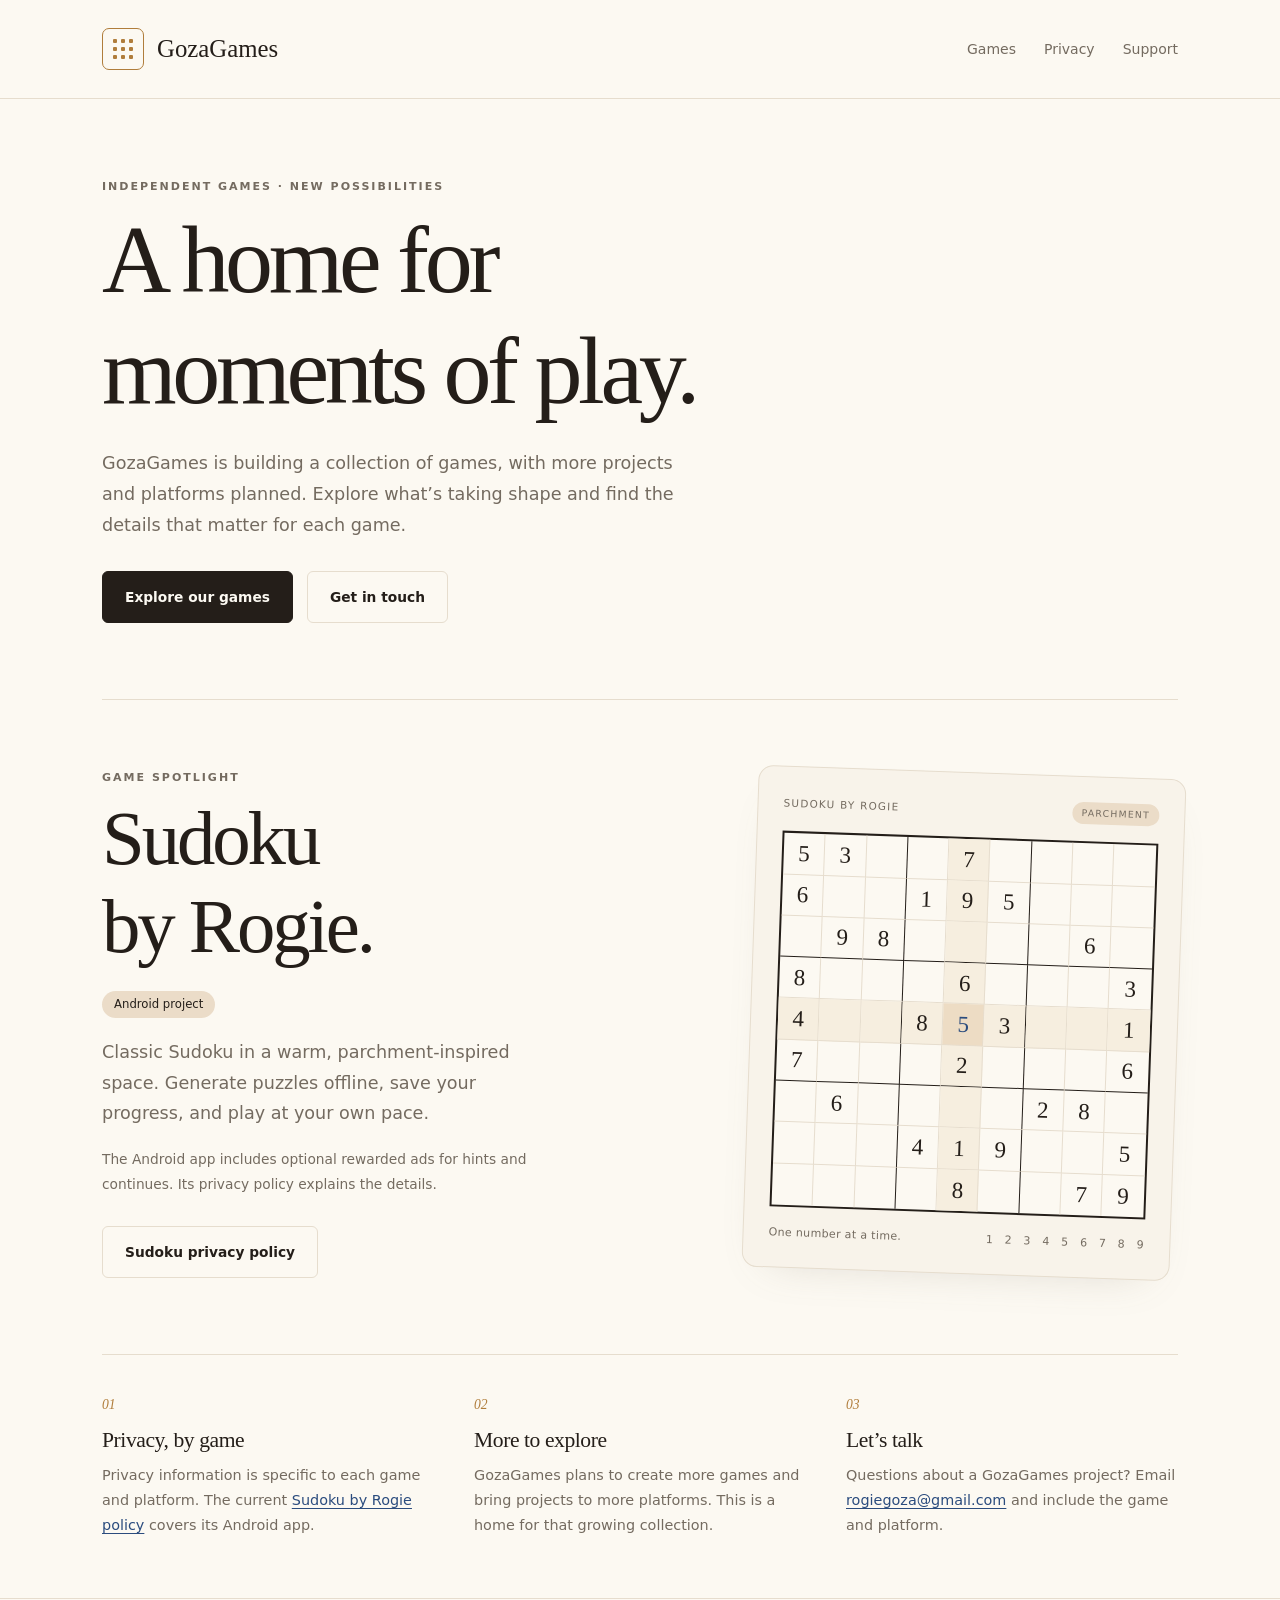
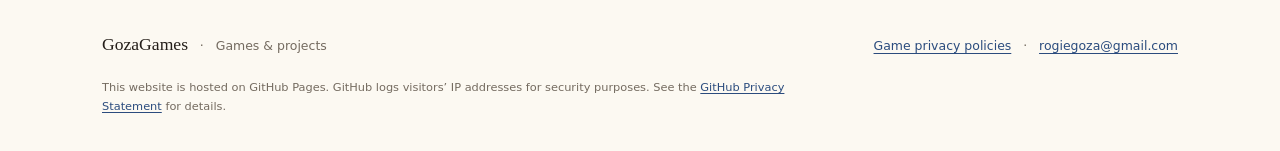
==== index.html @ e08c383e "Broaden GozaGames homepage for multiple games and platforms" ====
<!doctype html>
<html lang="en"><head><meta charset="utf-8"><meta name="viewport" content="width=device-width,initial-scale=1"><meta name="theme-color" content="#FCF9F2"><meta name="description" content="GozaGames is building a collection of games, with more projects and platforms planned. Explore games, privacy information, and support."><title>GozaGames | Games &amp; Projects</title><link rel="stylesheet" href="./style.css"></head><body class="studio-page"><a class="skip" href="#main">Skip to content</a><header class="site-header"><div class="wrap header-inner"><a class="wordmark" href="./"><span class="brand-mark" aria-hidden="true"><i></i><i></i><i></i><i></i><i></i><i></i><i></i><i></i><i></i></span>GozaGames</a><nav class="header-nav" aria-label="Main"><a href="#games">Games</a><a href="#privacy">Privacy</a><a href="mailto:rogiegoza@gmail.com">Support</a></nav></div></header><main id="main" class="wrap">
<section class="studio-hero" aria-labelledby="studio-title">
<span class="eyebrow">Independent games · New possibilities</span>
<h1 id="studio-title">A home for<br>moments of play.</h1>
<p class="hero-description">GozaGames is building a collection of games, with more projects and platforms planned. Explore what’s taking shape and find the details that matter for each game.</p>
<div class="actions"><a class="button" href="#games">Explore our games</a><a class="button secondary" href="mailto:rogiegoza@gmail.com">Get in touch</a></div>
</section>
<section id="games" class="hero game-feature" aria-labelledby="game-title">
<div><span class="eyebrow">Game spotlight</span><h2 id="game-title">Sudoku<br>by Rogie.</h2><p class="platform-label">Android project</p><p class="hero-description">Classic Sudoku in a warm, parchment-inspired space. Generate puzzles offline, save your progress, and play at your own pace.</p><p class="game-note">The Android app includes optional rewarded ads for hints and continues. Its privacy policy explains the details.</p><div class="actions"><a class="button secondary" href="sudoku/privacy/">Sudoku privacy policy</a></div></div>
<div class="puzzle-card" aria-hidden="true"><div class="puzzle-label"><span>Sudoku by Rogie</span><span class="pill">Parchment</span></div><div class="board"><span class="cell">5</span><span class="cell">3</span><span class="cell"></span><span class="cell"></span><span class="cell lit">7</span><span class="cell"></span><span class="cell"></span><span class="cell"></span><span class="cell"></span><span class="cell">6</span><span class="cell"></span><span class="cell"></span><span class="cell">1</span><span class="cell lit">9</span><span class="cell">5</span><span class="cell"></span><span class="cell"></span><span class="cell"></span><span class="cell"></span><span class="cell">9</span><span class="cell">8</span><span class="cell"></span><span class="cell lit"></span><span class="cell"></span><span class="cell"></span><span class="cell">6</span><span class="cell"></span><span class="cell">8</span><span class="cell"></span><span class="cell"></span><span class="cell"></span><span class="cell lit">6</span><span class="cell"></span><span class="cell"></span><span class="cell"></span><span class="cell">3</span><span class="cell lit">4</span><span class="cell lit"></span><span class="cell lit"></span><span class="cell lit">8</span><span class="cell focus">5</span><span class="cell lit">3</span><span class="cell lit"></span><span class="cell lit"></span><span class="cell lit">1</span><span class="cell">7</span><span class="cell"></span><span class="cell"></span><span class="cell"></span><span class="cell lit">2</span><span class="cell"></span><span class="cell"></span><span class="cell"></span><span class="cell">6</span><span class="cell"></span><span class="cell">6</span><span class="cell"></span><span class="cell"></span><span class="cell lit"></span><span class="cell"></span><span class="cell">2</span><span class="cell">8</span><span class="cell"></span><span class="cell"></span><span class="cell"></span><span class="cell"></span><span class="cell">4</span><span class="cell lit">1</span><span class="cell">9</span><span class="cell"></span><span class="cell"></span><span class="cell">5</span><span class="cell"></span><span class="cell"></span><span class="cell"></span><span class="cell"></span><span class="cell lit">8</span><span class="cell"></span><span class="cell"></span><span class="cell">7</span><span class="cell">9</span></div><div class="puzzle-foot"><span>One number at a time.</span><span>1 &nbsp; 2 &nbsp; 3 &nbsp; 4 &nbsp; 5 &nbsp; 6 &nbsp; 7 &nbsp; 8 &nbsp; 9</span></div></div>
</section>
<section id="privacy" class="details-grid" aria-label="Game information and support">
<div><span class="detail-index">01</span><h2>Privacy, by game</h2><p>Privacy information is specific to each game and platform. The current <a href="sudoku/privacy/">Sudoku by Rogie policy</a> covers its Android app.</p></div>
<div><span class="detail-index">02</span><h2>More to explore</h2><p>GozaGames plans to create more games and bring projects to more platforms. This is a home for that growing collection.</p></div>
<div><span class="detail-index">03</span><h2>Let’s talk</h2><p>Questions about a GozaGames project? Email <a href="mailto:rogiegoza@gmail.com">rogiegoza@gmail.com</a> and include the game and platform.</p></div>
</section></main><footer class="site-footer"><div class="wrap"><div class="footer-row"><div><span class="footer-name">GozaGames</span> &nbsp; · &nbsp; Games &amp; projects</div><div><a href="#privacy">Game privacy policies</a> &nbsp; · &nbsp; <a href="mailto:rogiegoza@gmail.com">rogiegoza@gmail.com</a></div></div><p class="hosting">This website is hosted on GitHub Pages. GitHub logs visitors’ IP addresses for security purposes. See the <a href="https://docs.github.com/en/site-policy/privacy-policies/github-privacy-statement">GitHub Privacy Statement</a> for details.</p></div></footer></body></html>
---- style.css ----
:root{color-scheme:light;--bg:#FCF9F2;--card:#F8F3EA;--hover:#F1EBD8;--border:#E6DDCE;--ink:#241E19;--secondary:#746B60;--muted:#9F9689;--accent:#B07D3B;--accent-light:#F5EBE0;--selected:#EDDCC4;--highlight:#F6EEDF;--same:#F2E2CB;--pill:#EBDCC8;--number:#2B4C7E;--error:#C93B3B}
*{box-sizing:border-box}html{scroll-behavior:smooth;scroll-padding-top:2rem}body{margin:0;background:var(--bg);color:var(--ink);font-family:system-ui,-apple-system,BlinkMacSystemFont,"Segoe UI",sans-serif;line-height:1.75;-webkit-font-smoothing:antialiased}a{color:var(--number);text-underline-offset:.22em;text-decoration-thickness:1px}a:hover{text-decoration-thickness:2px}a:focus-visible,summary:focus-visible{outline:3px solid var(--number);outline-offset:5px;border-radius:2px}h1,h2,h3,.wordmark{font-family:Georgia,"Times New Roman",serif;font-weight:400;line-height:1.15}h1{font-size:clamp(2.75rem,6vw,4.75rem);letter-spacing:-.045em;margin:.55rem 0 1.4rem}h2{font-size:1.9rem;letter-spacing:-.02em;margin:0 0 1.15rem}p{margin:0 0 1.15rem}p:last-child{margin-bottom:0}.wrap{max-width:1140px;margin:auto;padding:0 32px}.site-header{border-bottom:1px solid var(--border)}.header-inner{display:flex;align-items:center;justify-content:space-between;gap:20px;min-height:98px}.wordmark{display:inline-flex;align-items:center;gap:13px;font-size:1.55rem;text-decoration:none;color:var(--ink)}.brand-mark{display:grid;grid-template-columns:repeat(3,4px);gap:4px;padding:10px;border:1px solid var(--accent);border-radius:7px}.brand-mark i{width:4px;height:4px;background:var(--accent);border-radius:1px}.header-nav{display:flex;gap:28px;font-size:.875rem}.header-nav a{color:var(--secondary);text-decoration:none}.header-nav a:hover{color:var(--ink);text-decoration:underline}.eyebrow{display:block;font-size:.69rem;font-weight:700;letter-spacing:.18em;text-transform:uppercase;color:var(--secondary)}.policy-hero{padding:64px 0 44px;max-width:830px}.policy-hero h1{font-size:clamp(2.5rem,6vw,4.4rem);margin-bottom:15px}.subtitle{font-size:1.1rem;color:var(--secondary)}.meta{display:flex;gap:14px 24px;flex-wrap:wrap;margin-top:25px;color:var(--secondary);font-size:.84rem}.meta span{border-left:2px solid var(--accent);padding-left:12px}.policy-layout{display:grid;grid-template-columns:220px minmax(0,720px);gap:68px;padding-bottom:96px}.contents{align-self:start;position:sticky;top:32px;padding-top:9px}.contents summary{cursor:pointer;font-size:.72rem;font-weight:700;letter-spacing:.14em;text-transform:uppercase;color:var(--secondary);margin-bottom:15px}.contents ul{list-style:none;padding:0;margin:0;border-left:1px solid var(--border)}.contents li{margin:0}.contents a{display:block;padding:8px 0 8px 18px;color:var(--secondary);font-size:.82rem;line-height:1.5;text-decoration:none}.contents a:hover{color:var(--ink);background:var(--card)}.policy-body{font-size:1rem;overflow-wrap:anywhere}.policy-body section{padding:36px 0;border-top:1px solid var(--border)}.policy-body section:first-child{padding-top:30px}.policy-body code{font-family:ui-monospace,monospace;font-size:.88em;background:var(--card);padding:.15em .3em;border-radius:3px}.site-footer{border-top:1px solid var(--border);padding:30px 0 36px;font-size:.78rem;color:var(--secondary)}.footer-row{display:flex;justify-content:space-between;align-items:baseline;gap:24px}.footer-name{font-family:Georgia,serif;font-size:1.1rem;color:var(--ink)}.hosting{max-width:710px;font-size:.71rem;line-height:1.65;margin-top:18px}.skip{position:absolute;top:-100px;left:20px;background:var(--ink);color:var(--bg);padding:10px 16px;z-index:5}.skip:focus{top:10px}.hero{display:grid;grid-template-columns:1.15fr .85fr;gap:70px;align-items:center;padding:92px 0 94px}.hero h1{font-size:clamp(3.3rem,7vw,5.7rem)}.hero-description{font-size:1.1rem;max-width:430px;color:var(--secondary)}.actions{display:flex;flex-wrap:wrap;gap:14px;margin-top:30px}.button{display:inline-flex;align-items:center;justify-content:center;background:var(--ink);color:var(--bg);font-size:.86rem;font-weight:600;padding:13px 22px;border-radius:6px;text-decoration:none;border:1px solid var(--ink)}.button.secondary{color:var(--ink);background:transparent;border-color:var(--border)}.button:hover{background:var(--hover);color:var(--ink)}.puzzle-card{padding:25px;background:var(--card);border:1px solid var(--border);border-radius:15px;transform:rotate(2deg);box-shadow:0 18px 45px -28px #746B6044}.puzzle-label{display:flex;justify-content:space-between;align-items:center;font-size:.65rem;letter-spacing:.12em;text-transform:uppercase;color:var(--secondary);padding-bottom:17px}.pill{background:var(--pill);border-radius:12px;padding:3px 9px;font-size:.58rem}.board{display:grid;grid-template-columns:repeat(9,1fr);aspect-ratio:1;border:2px solid var(--ink);background:var(--bg)}.cell{display:flex;align-items:center;justify-content:center;min-width:0;aspect-ratio:1;font-family:Georgia,serif;font-size:clamp(.9rem,1.8vw,1.5rem);border-right:1px solid var(--border);border-bottom:1px solid var(--border);line-height:1}.cell:nth-child(3n){border-right:1.5px solid var(--ink)}.cell:nth-child(9n){border-right:0}.cell:nth-child(n+19):nth-child(-n+27),.cell:nth-child(n+46):nth-child(-n+54){border-bottom:1.5px solid var(--ink)}.cell:nth-child(n+73){border-bottom:0}.cell.focus{background:var(--selected);color:var(--number)}.cell.lit{background:var(--highlight)}.puzzle-foot{display:flex;justify-content:space-between;color:var(--secondary);font-size:.69rem;margin-top:16px;letter-spacing:.03em}.details-grid{display:grid;grid-template-columns:repeat(3,1fr);gap:40px;border-top:1px solid var(--border);padding:35px 0 60px}.details-grid h2{font-size:1.35rem;margin:10px 0}.details-grid p{font-size:.9rem;color:var(--secondary)}.detail-index{font:italic .85rem Georgia,serif;color:var(--accent)}
@media(max-width:850px){.policy-layout{grid-template-columns:1fr;gap:26px}.contents{position:static;padding:17px 20px;background:var(--card);border:1px solid var(--border);border-radius:8px}.contents ul{display:grid;grid-template-columns:1fr 1fr}.policy-hero{padding-top:42px}.hero{gap:36px;padding:65px 0}.puzzle-card{padding:18px}.details-grid{gap:24px}.hero h1{font-size:3.6rem}.cell{font-size:1.05rem}}
@media(max-width:620px){.wrap{padding:0 22px}.header-inner{min-height:80px}.wordmark{font-size:1.25rem;gap:9px}.brand-mark{padding:7px}.header-nav{gap:18px;font-size:.79rem}.policy-hero{padding:36px 0 30px}.policy-layout{padding-bottom:42px}.policy-body section{padding:28px 0}.policy-body{font-size:.95rem}.policy-body h2{font-size:1.65rem}.contents ul{grid-template-columns:1fr}.meta{gap:10px 18px}.footer-row{display:block}.footer-row>div+div{margin-top:10px}.hero{grid-template-columns:1fr;padding:47px 0 44px;gap:40px}.hero h1{font-size:3.7rem;max-width:350px}.hero-description{font-size:1rem}.puzzle-card{width:min(100%,340px);margin:auto;transform:rotate(1deg)}.cell{font-size:1.1rem}.details-grid{grid-template-columns:1fr;gap:26px;padding:28px 0 40px}.details-grid h2{margin-top:5px}.details-grid p{max-width:430px}.actions{gap:10px}.button{padding:12px 18px}.site-footer{padding-top:25px}}
@media(prefers-reduced-motion:reduce){html{scroll-behavior:auto}}@media print{.site-header,.contents,.header-nav,.skip,.hosting{display:none}.wrap{max-width:none;padding:0}.policy-layout{display:block}.policy-hero{padding:0 0 20px}.policy-body section{break-inside:avoid;padding:18px 0}body{background:white;font-size:10pt}.policy-body{font-size:10pt}h1{font-size:28pt!important}h2{font-size:16pt!important}.site-footer{margin-top:20px}}

/* Studio homepage: each game's details remain scoped to its own section. */
.studio-hero{padding:78px 0 76px;max-width:850px}.studio-hero h1{font-size:clamp(3.4rem,7.5vw,6rem);max-width:820px}.studio-hero .hero-description{max-width:580px}.game-feature{border-top:1px solid var(--border);padding:68px 0 76px}.game-feature h2{font-size:clamp(2.9rem,6vw,4.8rem);margin:.5rem 0 1.1rem;letter-spacing:-.04em}.platform-label{display:inline-block;background:var(--pill);border-radius:20px;padding:3px 12px;font-size:.73rem;color:var(--ink);margin-bottom:19px}.game-note{font-size:.86rem;line-height:1.75;color:var(--secondary);max-width:430px;margin-top:17px}.studio-page .details-grid a{overflow-wrap:anywhere}
@media(max-width:850px){.studio-hero{padding:58px 0 60px}.game-feature{padding:52px 0 60px}}
@media(max-width:620px){.studio-page .header-inner{flex-wrap:wrap;gap:12px;padding-top:20px;padding-bottom:18px}.studio-page .header-nav{width:100%;justify-content:space-between;gap:18px}.studio-hero{padding:42px 0 44px}.studio-hero h1{font-size:clamp(2.75rem,11.2vw,4rem)}.game-feature{padding:39px 0 47px;gap:38px}.game-feature h2{font-size:3.3rem}.studio-page .hero-description{max-width:100%}.studio-page .puzzle-card{max-width:calc(100% - 6px)}}
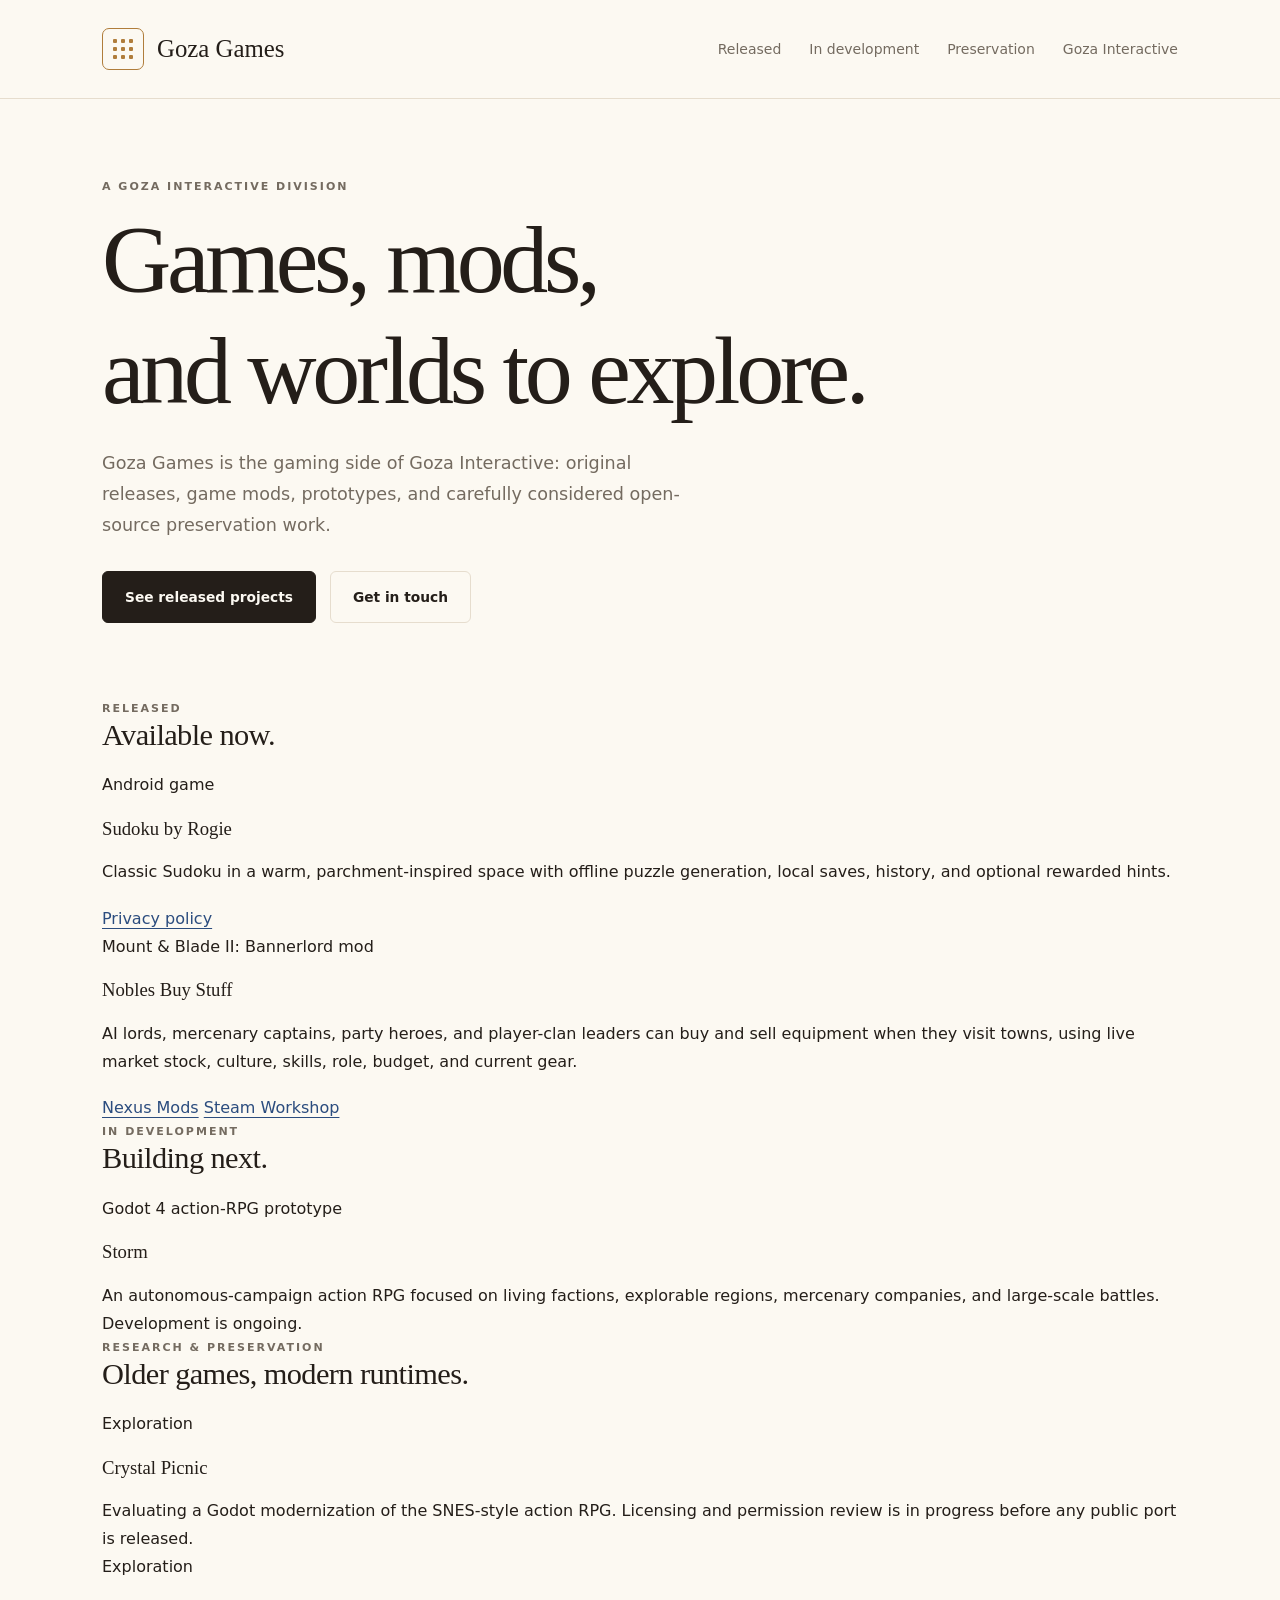
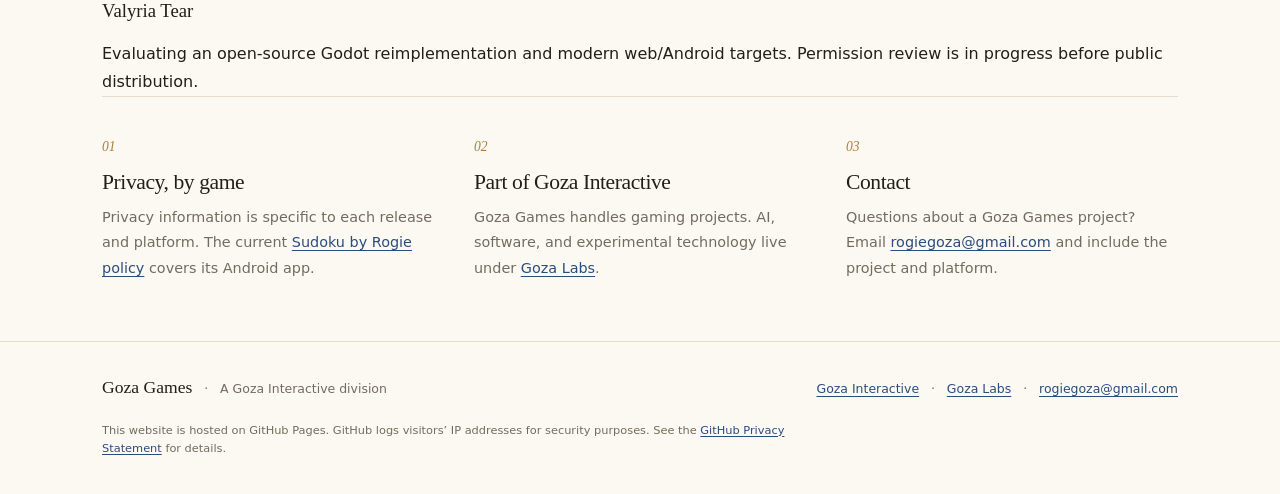
==== commit a2ac3b03: "Expand Goza Games portfolio under Goza Interactive" ====
--- a/index.html
+++ b/index.html
@@ -1,17 +1,88 @@
 <!doctype html>
-<html lang="en"><head><meta charset="utf-8"><meta name="viewport" content="width=device-width,initial-scale=1"><meta name="theme-color" content="#FCF9F2"><meta name="description" content="GozaGames is building a collection of games, with more projects and platforms planned. Explore games, privacy information, and support."><title>GozaGames | Games &amp; Projects</title><link rel="stylesheet" href="./style.css"></head><body class="studio-page"><a class="skip" href="#main">Skip to content</a><header class="site-header"><div class="wrap header-inner"><a class="wordmark" href="./"><span class="brand-mark" aria-hidden="true"><i></i><i></i><i></i><i></i><i></i><i></i><i></i><i></i><i></i></span>GozaGames</a><nav class="header-nav" aria-label="Main"><a href="#games">Games</a><a href="#privacy">Privacy</a><a href="mailto:rogiegoza@gmail.com">Support</a></nav></div></header><main id="main" class="wrap">
-<section class="studio-hero" aria-labelledby="studio-title">
-<span class="eyebrow">Independent games · New possibilities</span>
-<h1 id="studio-title">A home for<br>moments of play.</h1>
-<p class="hero-description">GozaGames is building a collection of games, with more projects and platforms planned. Explore what’s taking shape and find the details that matter for each game.</p>
-<div class="actions"><a class="button" href="#games">Explore our games</a><a class="button secondary" href="mailto:rogiegoza@gmail.com">Get in touch</a></div>
-</section>
-<section id="games" class="hero game-feature" aria-labelledby="game-title">
-<div><span class="eyebrow">Game spotlight</span><h2 id="game-title">Sudoku<br>by Rogie.</h2><p class="platform-label">Android project</p><p class="hero-description">Classic Sudoku in a warm, parchment-inspired space. Generate puzzles offline, save your progress, and play at your own pace.</p><p class="game-note">The Android app includes optional rewarded ads for hints and continues. Its privacy policy explains the details.</p><div class="actions"><a class="button secondary" href="sudoku/privacy/">Sudoku privacy policy</a></div></div>
-<div class="puzzle-card" aria-hidden="true"><div class="puzzle-label"><span>Sudoku by Rogie</span><span class="pill">Parchment</span></div><div class="board"><span class="cell">5</span><span class="cell">3</span><span class="cell"></span><span class="cell"></span><span class="cell lit">7</span><span class="cell"></span><span class="cell"></span><span class="cell"></span><span class="cell"></span><span class="cell">6</span><span class="cell"></span><span class="cell"></span><span class="cell">1</span><span class="cell lit">9</span><span class="cell">5</span><span class="cell"></span><span class="cell"></span><span class="cell"></span><span class="cell"></span><span class="cell">9</span><span class="cell">8</span><span class="cell"></span><span class="cell lit"></span><span class="cell"></span><span class="cell"></span><span class="cell">6</span><span class="cell"></span><span class="cell">8</span><span class="cell"></span><span class="cell"></span><span class="cell"></span><span class="cell lit">6</span><span class="cell"></span><span class="cell"></span><span class="cell"></span><span class="cell">3</span><span class="cell lit">4</span><span class="cell lit"></span><span class="cell lit"></span><span class="cell lit">8</span><span class="cell focus">5</span><span class="cell lit">3</span><span class="cell lit"></span><span class="cell lit"></span><span class="cell lit">1</span><span class="cell">7</span><span class="cell"></span><span class="cell"></span><span class="cell"></span><span class="cell lit">2</span><span class="cell"></span><span class="cell"></span><span class="cell"></span><span class="cell">6</span><span class="cell"></span><span class="cell">6</span><span class="cell"></span><span class="cell"></span><span class="cell lit"></span><span class="cell"></span><span class="cell">2</span><span class="cell">8</span><span class="cell"></span><span class="cell"></span><span class="cell"></span><span class="cell"></span><span class="cell">4</span><span class="cell lit">1</span><span class="cell">9</span><span class="cell"></span><span class="cell"></span><span class="cell">5</span><span class="cell"></span><span class="cell"></span><span class="cell"></span><span class="cell"></span><span class="cell lit">8</span><span class="cell"></span><span class="cell"></span><span class="cell">7</span><span class="cell">9</span></div><div class="puzzle-foot"><span>One number at a time.</span><span>1 &nbsp; 2 &nbsp; 3 &nbsp; 4 &nbsp; 5 &nbsp; 6 &nbsp; 7 &nbsp; 8 &nbsp; 9</span></div></div>
-</section>
-<section id="privacy" class="details-grid" aria-label="Game information and support">
-<div><span class="detail-index">01</span><h2>Privacy, by game</h2><p>Privacy information is specific to each game and platform. The current <a href="sudoku/privacy/">Sudoku by Rogie policy</a> covers its Android app.</p></div>
-<div><span class="detail-index">02</span><h2>More to explore</h2><p>GozaGames plans to create more games and bring projects to more platforms. This is a home for that growing collection.</p></div>
-<div><span class="detail-index">03</span><h2>Let’s talk</h2><p>Questions about a GozaGames project? Email <a href="mailto:rogiegoza@gmail.com">rogiegoza@gmail.com</a> and include the game and platform.</p></div>
-</section></main><footer class="site-footer"><div class="wrap"><div class="footer-row"><div><span class="footer-name">GozaGames</span> &nbsp; · &nbsp; Games &amp; projects</div><div><a href="#privacy">Game privacy policies</a> &nbsp; · &nbsp; <a href="mailto:rogiegoza@gmail.com">rogiegoza@gmail.com</a></div></div><p class="hosting">This website is hosted on GitHub Pages. GitHub logs visitors’ IP addresses for security purposes. See the <a href="https://docs.github.com/en/site-policy/privacy-policies/github-privacy-statement">GitHub Privacy Statement</a> for details.</p></div></footer></body></html>
+<html lang="en">
+<head>
+  <meta charset="utf-8">
+  <meta name="viewport" content="width=device-width,initial-scale=1">
+  <meta name="theme-color" content="#FCF9F2">
+  <meta name="description" content="Goza Games creates original games, releases mods, and explores open-source game preservation under Goza Interactive.">
+  <title>Goza Games | Goza Interactive</title>
+  <link rel="stylesheet" href="./style.css">
+</head>
+<body class="studio-page">
+<a class="skip" href="#main">Skip to content</a>
+<header class="site-header">
+  <div class="wrap header-inner">
+    <a class="wordmark" href="./"><span class="brand-mark" aria-hidden="true"><i></i><i></i><i></i><i></i><i></i><i></i><i></i><i></i><i></i></span>Goza Games</a>
+    <nav class="header-nav" aria-label="Main">
+      <a href="#released">Released</a>
+      <a href="#development">In development</a>
+      <a href="#preservation">Preservation</a>
+      <a href="https://rgoza1996.github.io/">Goza Interactive</a>
+    </nav>
+  </div>
+</header>
+
+<main id="main" class="wrap">
+  <section class="studio-hero" aria-labelledby="studio-title">
+    <span class="eyebrow">A Goza Interactive division</span>
+    <h1 id="studio-title">Games, mods,<br>and worlds to explore.</h1>
+    <p class="hero-description">Goza Games is the gaming side of Goza Interactive: original releases, game mods, prototypes, and carefully considered open-source preservation work.</p>
+    <div class="actions"><a class="button" href="#released">See released projects</a><a class="button secondary" href="mailto:rogiegoza@gmail.com">Get in touch</a></div>
+  </section>
+
+  <section id="released" class="portfolio-section" aria-labelledby="released-title">
+    <div class="portfolio-heading"><span class="eyebrow">Released</span><h2 id="released-title">Available now.</h2></div>
+    <div class="project-grid">
+      <article class="project-card sudoku-card">
+        <span class="project-type">Android game</span>
+        <h3>Sudoku by Rogie</h3>
+        <p>Classic Sudoku in a warm, parchment-inspired space with offline puzzle generation, local saves, history, and optional rewarded hints.</p>
+        <div class="card-links"><a href="sudoku/privacy/">Privacy policy</a></div>
+      </article>
+
+      <article class="project-card">
+        <span class="project-type">Mount &amp; Blade II: Bannerlord mod</span>
+        <h3>Nobles Buy Stuff</h3>
+        <p>AI lords, mercenary captains, party heroes, and player-clan leaders can buy and sell equipment when they visit towns, using live market stock, culture, skills, role, budget, and current gear.</p>
+        <div class="card-links">
+          <a href="https://www.nexusmods.com/mountandblade2bannerlord/mods/12366">Nexus Mods</a>
+          <a href="https://steamcommunity.com/workshop/browse/?appid=261550&amp;searchtext=Nobles+Buy+Stuff&amp;browsesort=textsearch&amp;section=readytouseitems">Steam Workshop</a>
+        </div>
+      </article>
+    </div>
+  </section>
+
+  <section id="development" class="portfolio-section" aria-labelledby="development-title">
+    <div class="portfolio-heading"><span class="eyebrow">In development</span><h2 id="development-title">Building next.</h2></div>
+    <article class="wide-card">
+      <div>
+        <span class="project-type">Godot 4 action-RPG prototype</span>
+        <h3>Storm</h3>
+      </div>
+      <p>An autonomous-campaign action RPG focused on living factions, explorable regions, mercenary companies, and large-scale battles. Development is ongoing.</p>
+    </article>
+  </section>
+
+  <section id="preservation" class="portfolio-section" aria-labelledby="preservation-title">
+    <div class="portfolio-heading"><span class="eyebrow">Research &amp; preservation</span><h2 id="preservation-title">Older games, modern runtimes.</h2></div>
+    <div class="project-grid compact">
+      <article class="project-card"><span class="project-type">Exploration</span><h3>Crystal Picnic</h3><p>Evaluating a Godot modernization of the SNES-style action RPG. Licensing and permission review is in progress before any public port is released.</p></article>
+      <article class="project-card"><span class="project-type">Exploration</span><h3>Valyria Tear</h3><p>Evaluating an open-source Godot reimplementation and modern web/Android targets. Permission review is in progress before public distribution.</p></article>
+    </div>
+  </section>
+
+  <section id="privacy" class="details-grid" aria-label="Information and support">
+    <div><span class="detail-index">01</span><h2>Privacy, by game</h2><p>Privacy information is specific to each release and platform. The current <a href="sudoku/privacy/">Sudoku by Rogie policy</a> covers its Android app.</p></div>
+    <div><span class="detail-index">02</span><h2>Part of Goza Interactive</h2><p>Goza Games handles gaming projects. AI, software, and experimental technology live under <a href="https://rgoza1996.github.io/gozalabs/">Goza Labs</a>.</p></div>
+    <div><span class="detail-index">03</span><h2>Contact</h2><p>Questions about a Goza Games project? Email <a href="mailto:rogiegoza@gmail.com">rogiegoza@gmail.com</a> and include the project and platform.</p></div>
+  </section>
+</main>
+
+<footer class="site-footer">
+  <div class="wrap">
+    <div class="footer-row"><div><span class="footer-name">Goza Games</span> &nbsp; · &nbsp; A Goza Interactive division</div><div><a href="https://rgoza1996.github.io/">Goza Interactive</a> &nbsp; · &nbsp; <a href="https://rgoza1996.github.io/gozalabs/">Goza Labs</a> &nbsp; · &nbsp; <a href="mailto:rogiegoza@gmail.com">rogiegoza@gmail.com</a></div></div>
+    <p class="hosting">This website is hosted on GitHub Pages. GitHub logs visitors’ IP addresses for security purposes. See the <a href="https://docs.github.com/en/site-policy/privacy-policies/github-privacy-statement">GitHub Privacy Statement</a> for details.</p>
+  </div>
+</footer>
+</body>
+</html>
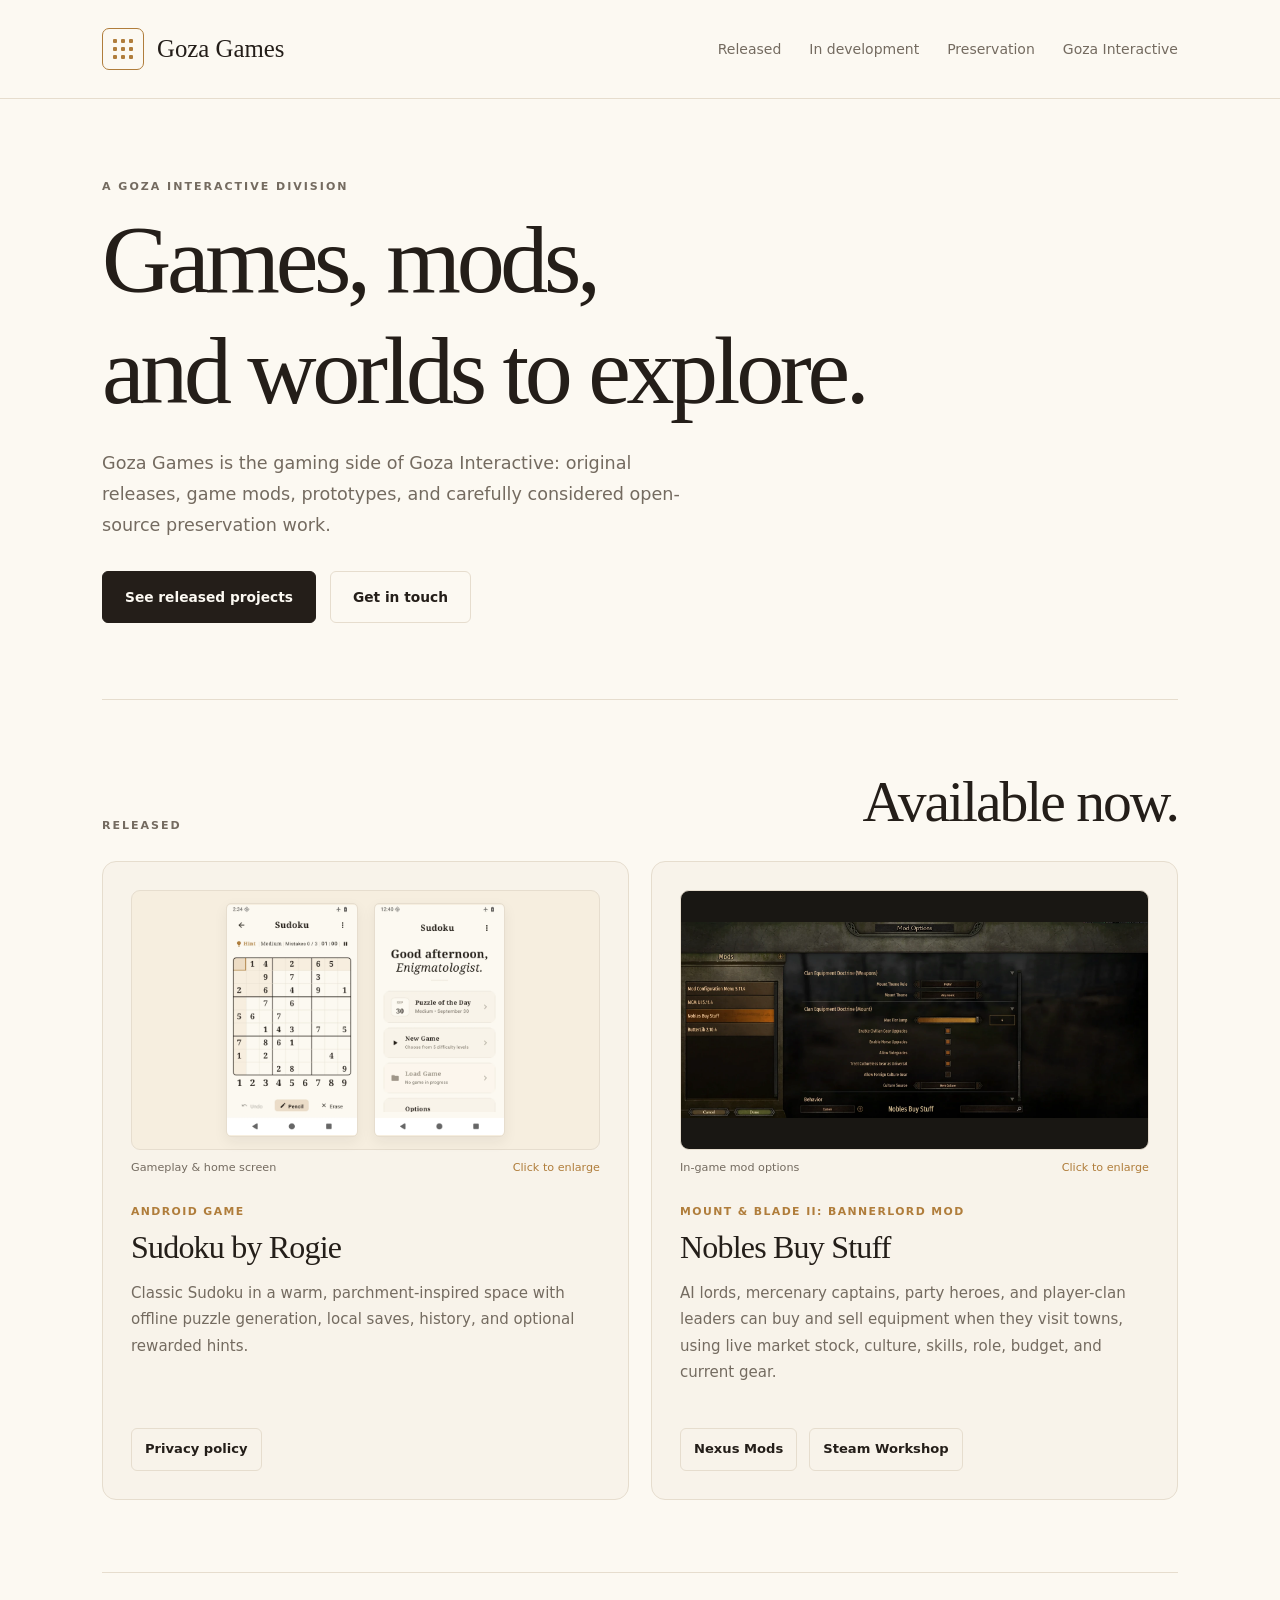
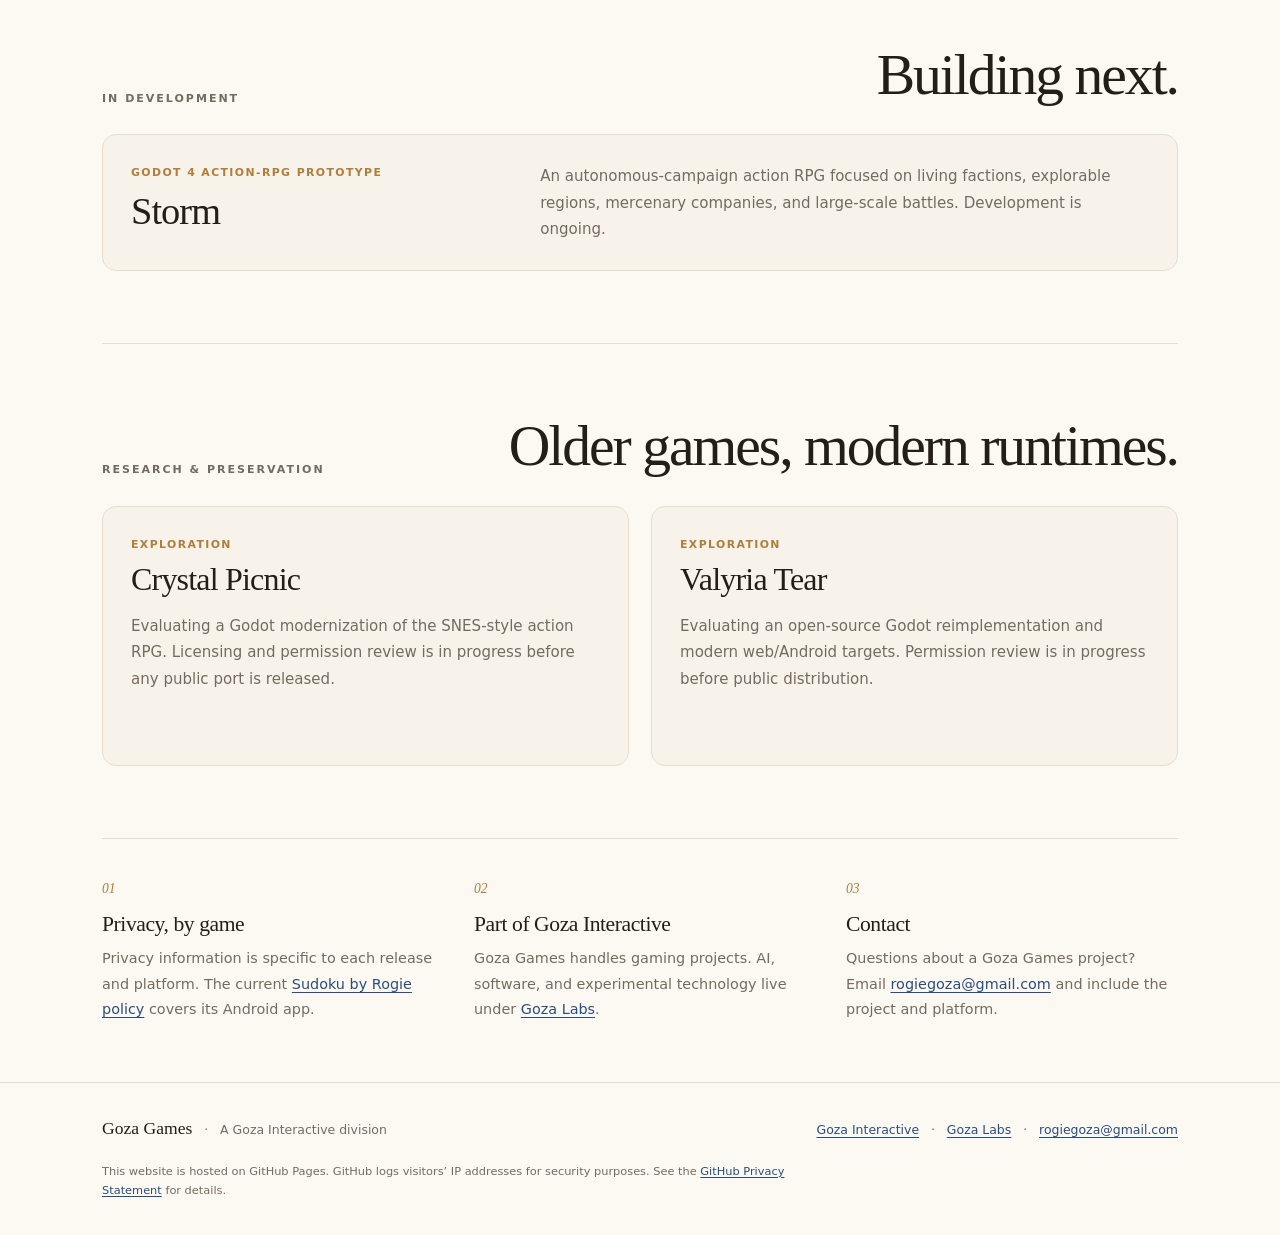
==== commit 9f7f38bf: "Add screenshot previews for released games and mods" ====
--- a/index.html
+++ b/index.html
@@ -34,6 +34,13 @@
     <div class="portfolio-heading"><span class="eyebrow">Released</span><h2 id="released-title">Available now.</h2></div>
     <div class="project-grid">
       <article class="project-card sudoku-card">
+        <figure class="project-preview">
+          <div class="preview-images preview-phones">
+            <a href="assets/screenshots/sudoku-gameplay.webp" aria-label="Enlarge Sudoku gameplay screenshot"><img src="assets/screenshots/sudoku-gameplay.webp" alt="Sudoku by Rogie gameplay with a parchment puzzle board, hint button, and pencil controls" width="720" height="1280" loading="lazy" decoding="async"></a>
+            <a href="assets/screenshots/sudoku-home.webp" aria-label="Enlarge Sudoku home screen screenshot"><img src="assets/screenshots/sudoku-home.webp" alt="Sudoku by Rogie home screen with Puzzle of the Day and New Game options" width="720" height="1280" loading="lazy" decoding="async"></a>
+          </div>
+          <figcaption>Gameplay &amp; home screen <span>Click to enlarge</span></figcaption>
+        </figure>
         <span class="project-type">Android game</span>
         <h3>Sudoku by Rogie</h3>
         <p>Classic Sudoku in a warm, parchment-inspired space with offline puzzle generation, local saves, history, and optional rewarded hints.</p>
@@ -41,6 +48,12 @@
       </article>
 
       <article class="project-card">
+        <figure class="project-preview">
+          <div class="preview-images preview-landscape">
+            <a href="assets/screenshots/nobles-mod-options.webp" aria-label="Enlarge Nobles Buy Stuff mod options screenshot"><img src="assets/screenshots/nobles-mod-options.webp" alt="Nobles Buy Stuff in Bannerlord’s Mod Options menu, showing horse upgrades, civilian gear, and culture settings" width="1600" height="670" loading="lazy" decoding="async"></a>
+          </div>
+          <figcaption>In-game mod options <span>Click to enlarge</span></figcaption>
+        </figure>
         <span class="project-type">Mount &amp; Blade II: Bannerlord mod</span>
         <h3>Nobles Buy Stuff</h3>
         <p>AI lords, mercenary captains, party heroes, and player-clan leaders can buy and sell equipment when they visit towns, using live market stock, culture, skills, role, budget, and current gear.</p>
@@ -85,4 +98,4 @@
   </div>
 </footer>
 </body>
-</html>+</html>
--- a/style.css
+++ b/style.css
@@ -8,3 +8,38 @@
 .studio-hero{padding:78px 0 76px;max-width:850px}.studio-hero h1{font-size:clamp(3.4rem,7.5vw,6rem);max-width:820px}.studio-hero .hero-description{max-width:580px}.game-feature{border-top:1px solid var(--border);padding:68px 0 76px}.game-feature h2{font-size:clamp(2.9rem,6vw,4.8rem);margin:.5rem 0 1.1rem;letter-spacing:-.04em}.platform-label{display:inline-block;background:var(--pill);border-radius:20px;padding:3px 12px;font-size:.73rem;color:var(--ink);margin-bottom:19px}.game-note{font-size:.86rem;line-height:1.75;color:var(--secondary);max-width:430px;margin-top:17px}.studio-page .details-grid a{overflow-wrap:anywhere}
 @media(max-width:850px){.studio-hero{padding:58px 0 60px}.game-feature{padding:52px 0 60px}}
 @media(max-width:620px){.studio-page .header-inner{flex-wrap:wrap;gap:12px;padding-top:20px;padding-bottom:18px}.studio-page .header-nav{width:100%;justify-content:space-between;gap:18px}.studio-hero{padding:42px 0 44px}.studio-hero h1{font-size:clamp(2.75rem,11.2vw,4rem)}.game-feature{padding:39px 0 47px;gap:38px}.game-feature h2{font-size:3.3rem}.studio-page .hero-description{max-width:100%}.studio-page .puzzle-card{max-width:calc(100% - 6px)}}
+
+
+/* Portfolio sections */
+.portfolio-section{border-top:1px solid var(--border);padding:62px 0 72px}
+.portfolio-heading{display:flex;align-items:end;justify-content:space-between;gap:24px;margin-bottom:26px}
+.portfolio-heading h2{font-size:clamp(2.2rem,4.5vw,3.65rem);letter-spacing:-.035em;margin:.45rem 0 0}
+.project-grid{display:grid;grid-template-columns:repeat(2,1fr);gap:22px}
+.project-grid.compact .project-card{min-height:260px}
+.project-card,.wide-card{background:var(--card);border:1px solid var(--border);border-radius:14px;padding:28px}
+.project-card{display:flex;flex-direction:column;min-height:330px}
+.project-card h3,.wide-card h3{font-family:Georgia,"Times New Roman",serif;font-weight:400;font-size:2rem;line-height:1.08;letter-spacing:-.025em;margin:.55rem 0 1rem}
+.project-card p,.wide-card p{color:var(--secondary);font-size:.94rem}
+.project-type{display:block;font-size:.68rem;font-weight:800;letter-spacing:.13em;text-transform:uppercase;color:var(--accent)}
+.card-links{display:flex;flex-wrap:wrap;gap:12px;margin-top:auto;padding-top:24px}
+.card-links a{display:inline-flex;border:1px solid var(--border);border-radius:6px;padding:9px 13px;text-decoration:none;color:var(--ink);font-size:.82rem;font-weight:700}
+.card-links a:hover{background:var(--hover);border-color:var(--accent)}
+.wide-card{display:grid;grid-template-columns:.75fr 1.25fr;gap:44px;align-items:start}
+.wide-card h3{font-size:2.4rem;margin-bottom:0}
+.wide-card p{margin:0}
+@media(max-width:760px){.portfolio-heading{display:block}.project-grid,.wide-card{grid-template-columns:1fr}.project-card{min-height:280px}.wide-card{gap:18px}.portfolio-section{padding:46px 0 54px}.studio-page .header-nav{flex-wrap:wrap;justify-content:flex-start}}
+
+/* Compact screenshot previews for released projects. */
+.project-preview{margin:0 0 24px}
+.preview-images{display:flex;align-items:center;justify-content:center;gap:16px;height:260px;padding:12px;border:1px solid var(--border);border-radius:9px;background:var(--highlight)}
+.preview-images a{display:block;min-width:0;max-width:100%;height:100%;border-radius:5px}
+.preview-images img{display:block;width:100%;height:100%;object-fit:contain;border-radius:5px}
+.preview-phones a{aspect-ratio:9/16;border:1px solid var(--border);box-shadow:0 5px 14px #241E1910;overflow:hidden}
+.preview-landscape{padding:0;background:#191713;overflow:hidden}
+.preview-landscape a{width:100%;display:flex;align-items:center}
+.project-preview figcaption{display:flex;flex-wrap:wrap;justify-content:space-between;gap:4px 12px;margin-top:8px;font-size:.7rem;color:var(--secondary)}
+.project-preview figcaption span{color:var(--accent)}
+@media(max-width:420px){.preview-images{height:220px;gap:10px;padding:10px}.preview-landscape{padding:0}.project-preview figcaption{font-size:.65rem}}
+.project-grid{grid-template-columns:repeat(2,minmax(0,1fr))}
+.project-card{min-width:0}
+@media(max-width:760px){.project-grid{grid-template-columns:minmax(0,1fr)}}
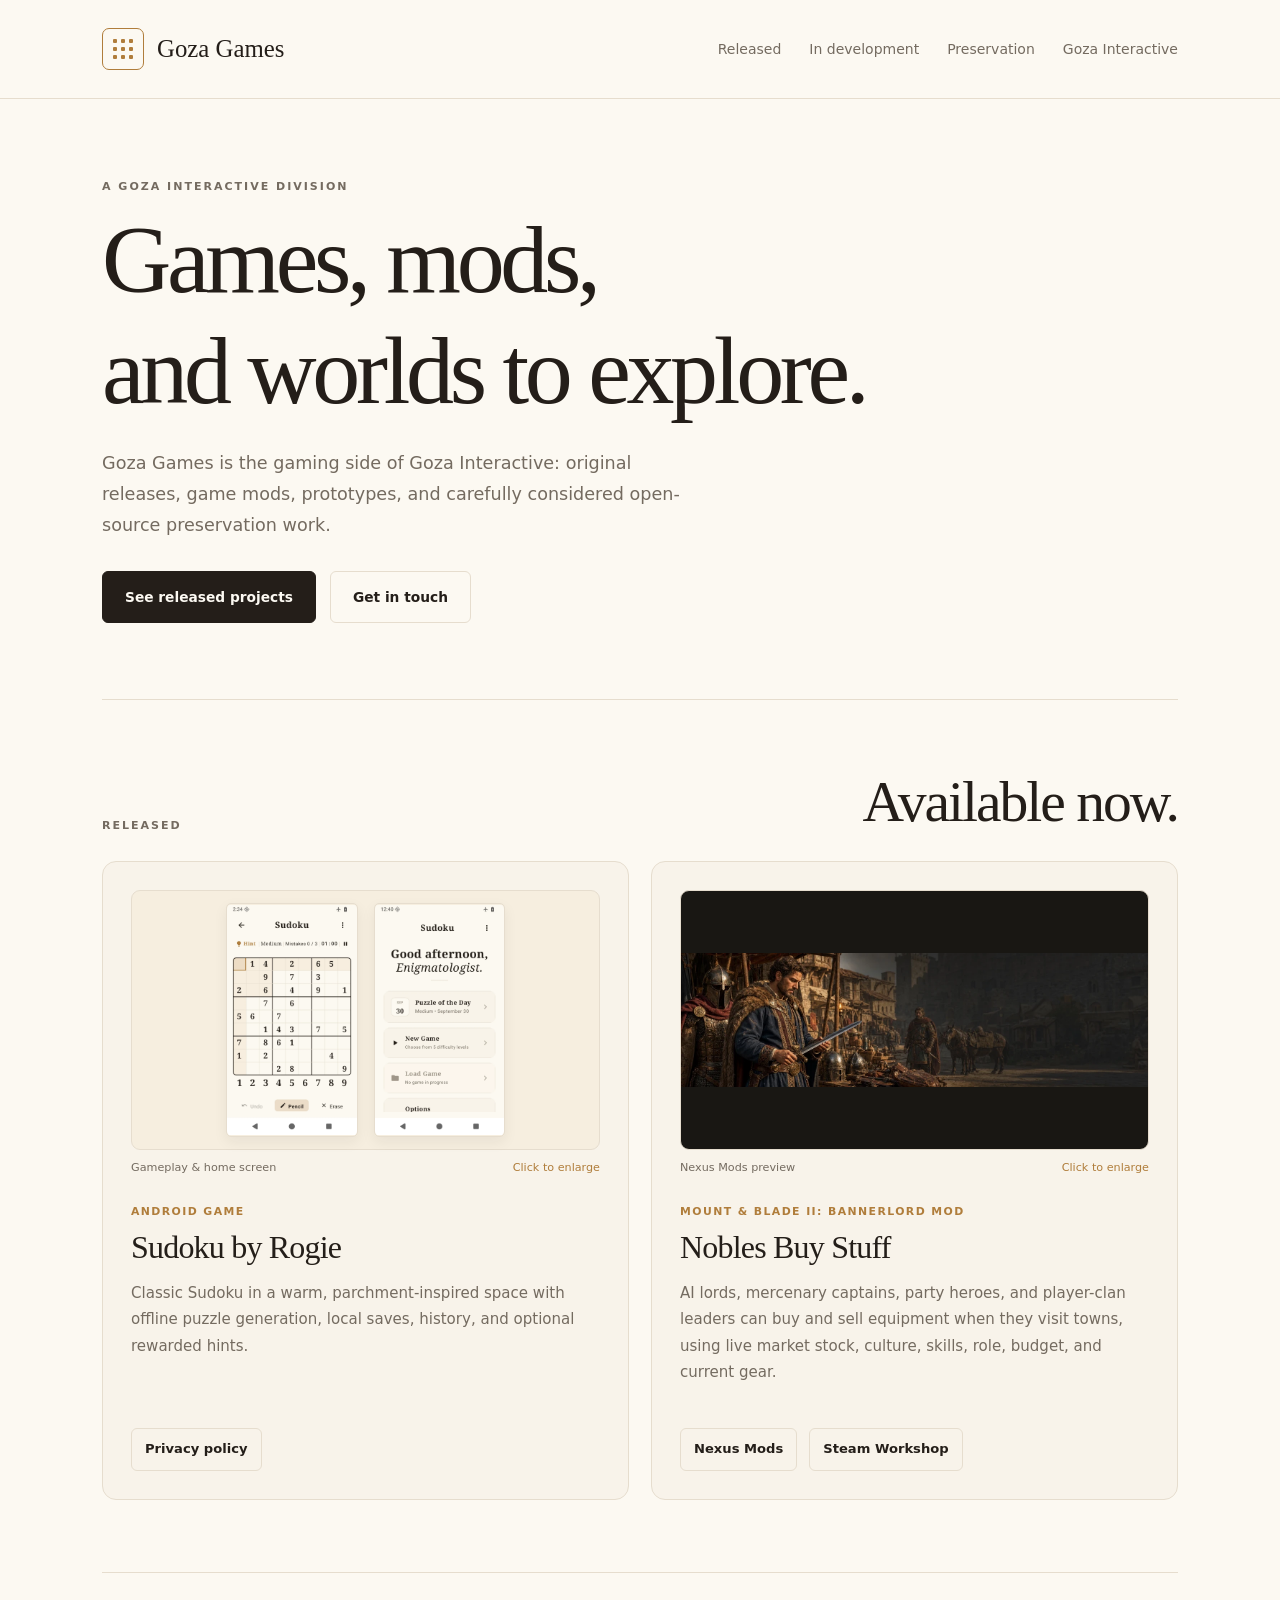
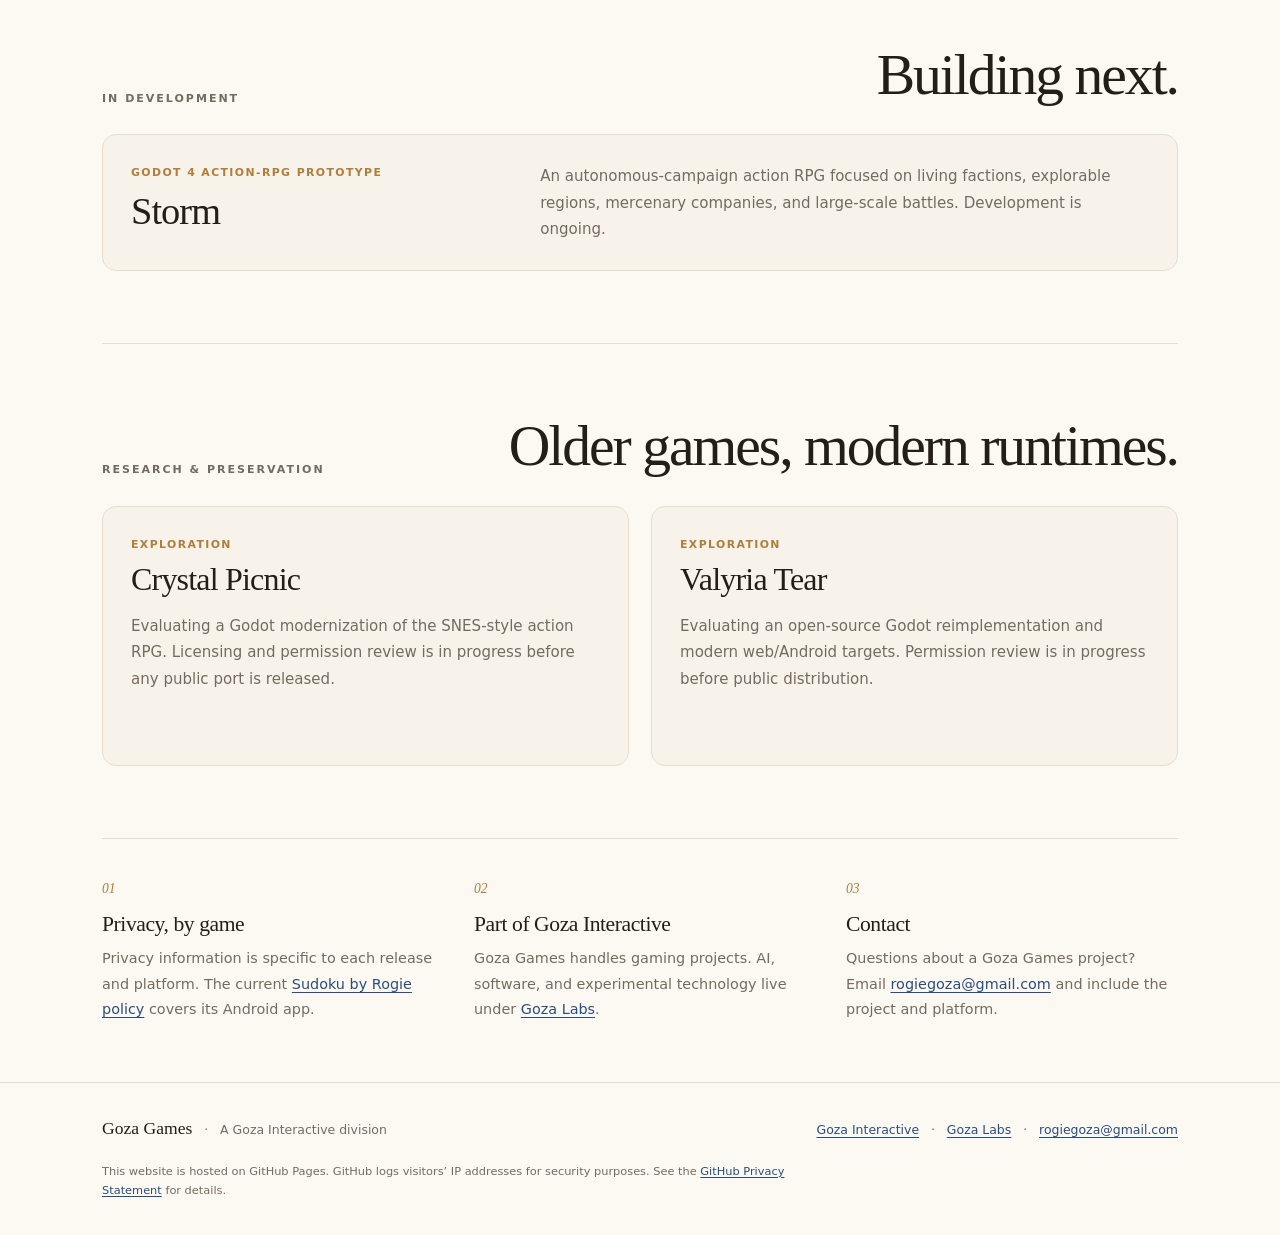
==== commit 3a75957f: "Use Nexus Mods thumbnail for Nobles Buy Stuff preview" ====
--- a/index.html
+++ b/index.html
@@ -50,9 +50,9 @@
       <article class="project-card">
         <figure class="project-preview">
           <div class="preview-images preview-landscape">
-            <a href="assets/screenshots/nobles-mod-options.webp" aria-label="Enlarge Nobles Buy Stuff mod options screenshot"><img src="assets/screenshots/nobles-mod-options.webp" alt="Nobles Buy Stuff in Bannerlord’s Mod Options menu, showing horse upgrades, civilian gear, and culture settings" width="1600" height="670" loading="lazy" decoding="async"></a>
+            <a href="assets/screenshots/nobles-nexus-thumbnail.webp" aria-label="Enlarge Nobles Buy Stuff Nexus Mods thumbnail"><img src="assets/screenshots/nobles-nexus-thumbnail.webp" alt="Nobles Buy Stuff Nexus Mods artwork showing a noble inspecting a sword at a town market" width="1300" height="372" loading="lazy" decoding="async"></a>
           </div>
-          <figcaption>In-game mod options <span>Click to enlarge</span></figcaption>
+          <figcaption>Nexus Mods preview <span>Click to enlarge</span></figcaption>
         </figure>
         <span class="project-type">Mount &amp; Blade II: Bannerlord mod</span>
         <h3>Nobles Buy Stuff</h3>
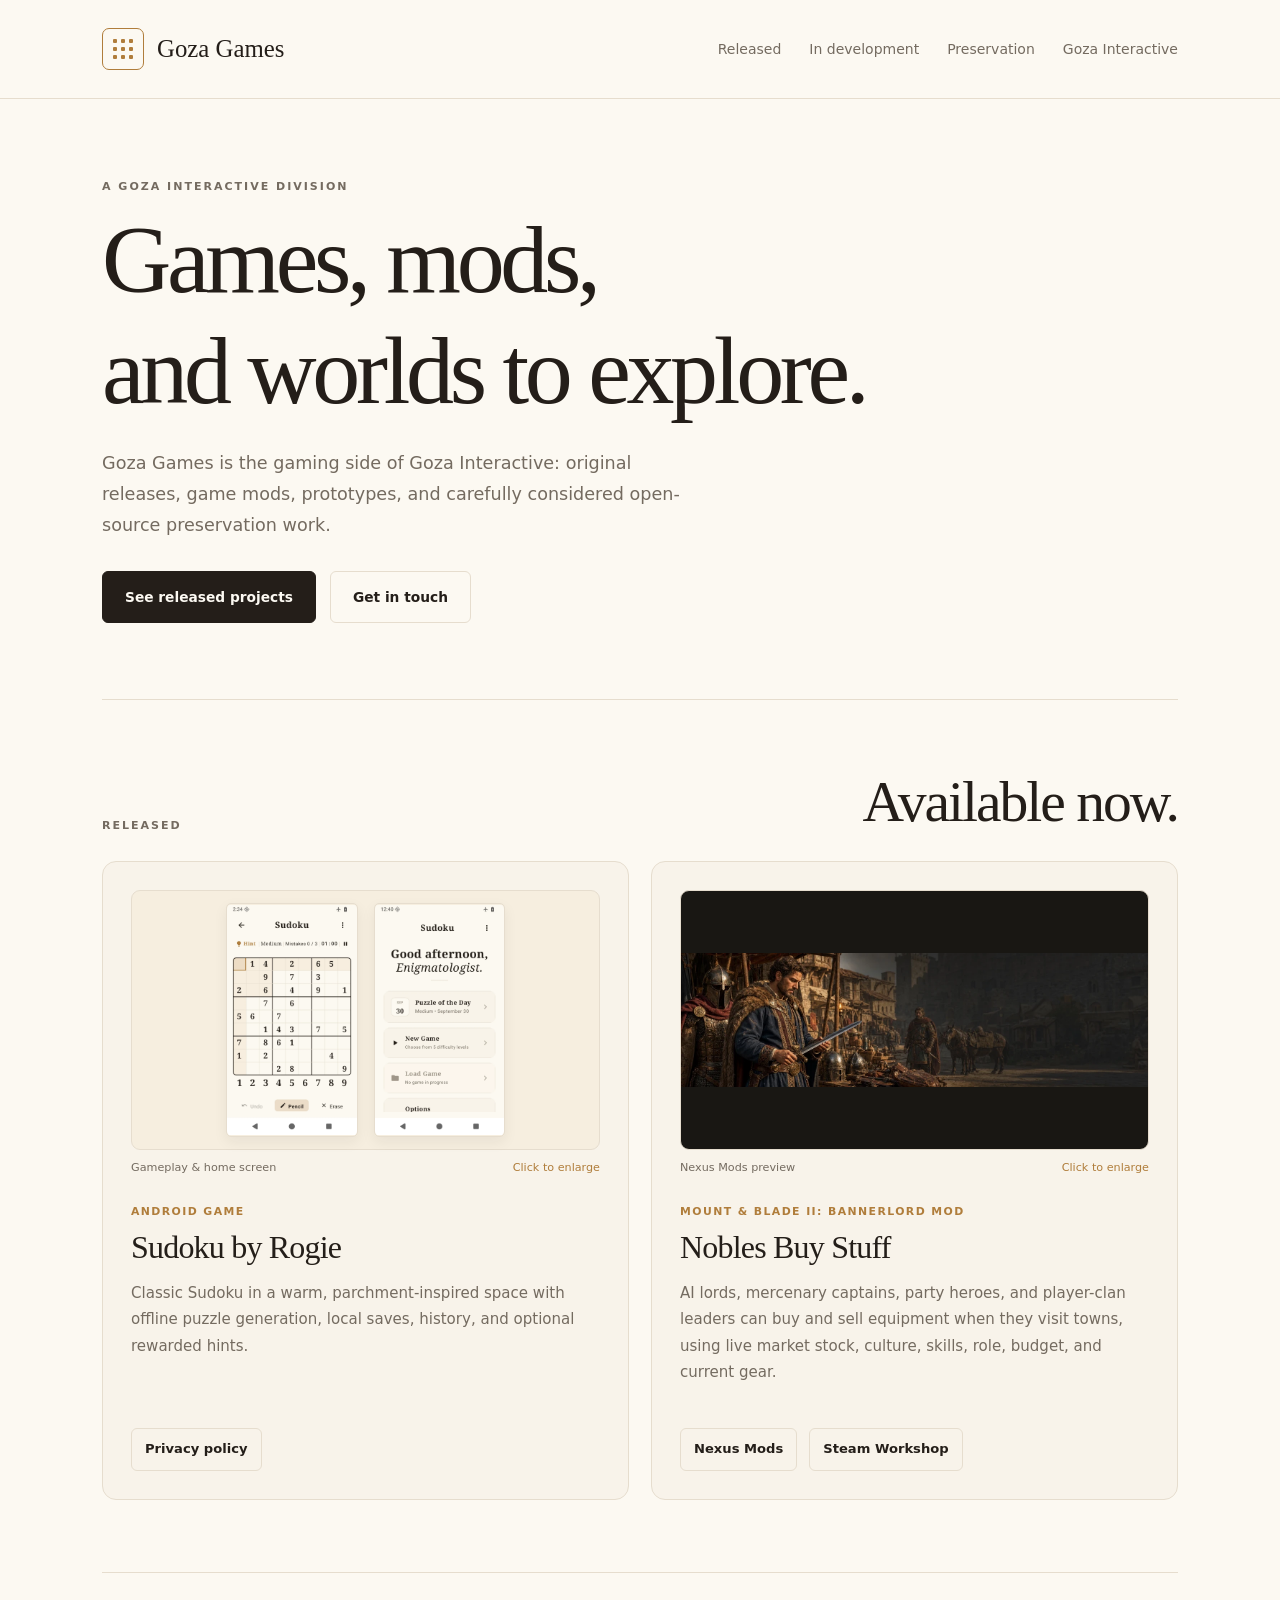
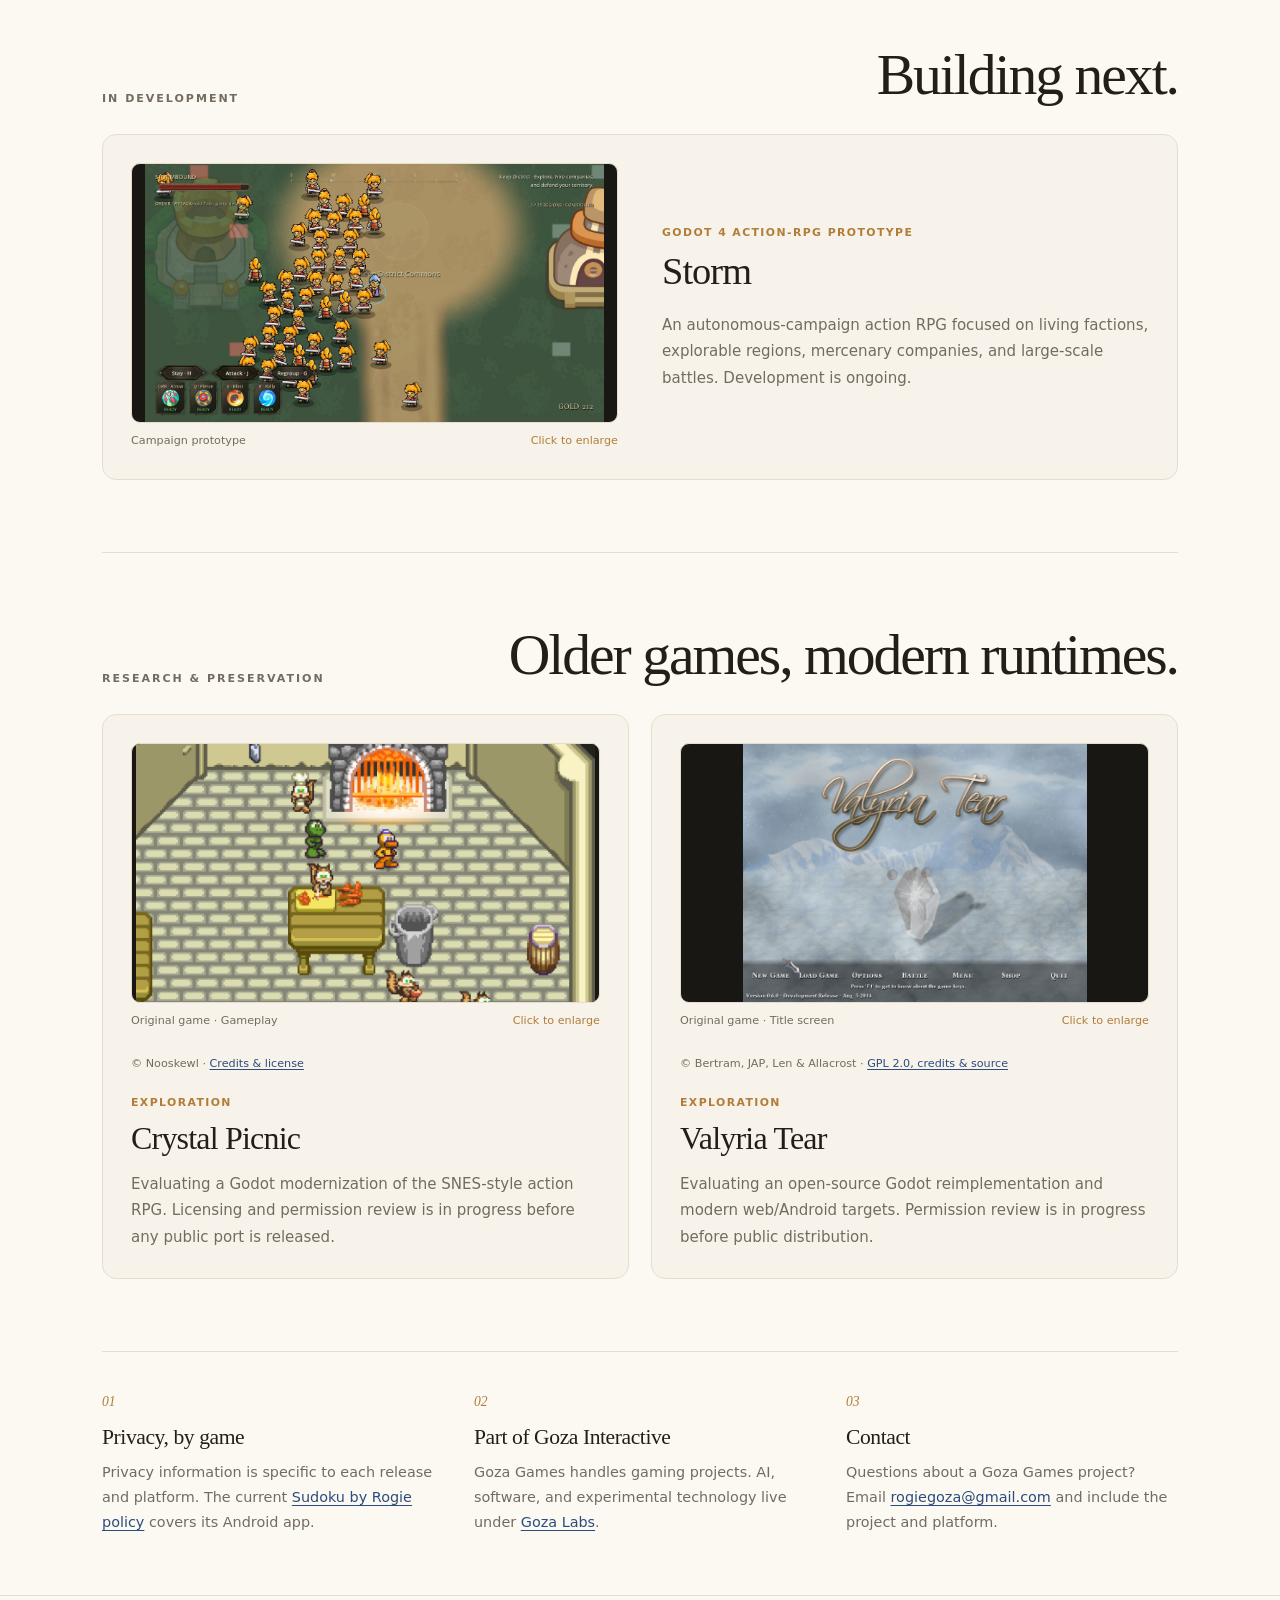
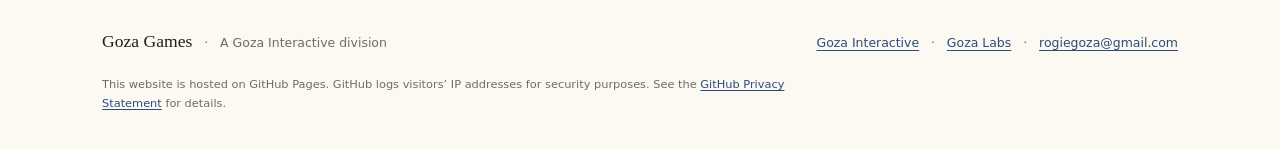
==== commit 8905a086: "Add audited screenshot previews for Storm and preservation projects" ====
--- a/index.html
+++ b/index.html
@@ -67,20 +67,42 @@
 
   <section id="development" class="portfolio-section" aria-labelledby="development-title">
     <div class="portfolio-heading"><span class="eyebrow">In development</span><h2 id="development-title">Building next.</h2></div>
-    <article class="wide-card">
+    <article class="wide-card storm-card">
+      <figure class="project-preview">
+          <div class="preview-images preview-landscape">
+            <a href="assets/screenshots/storm-campaign.webp" aria-label="Enlarge Campaign prototype"><img src="assets/screenshots/storm-campaign.webp" alt="Storm prototype campaign showing the player wizard and an Imperial company in Keep District" width="1280" height="720" loading="lazy" decoding="async"></a>
+          </div>
+          <figcaption>Campaign prototype <span>Click to enlarge</span></figcaption>
+        </figure>
       <div>
         <span class="project-type">Godot 4 action-RPG prototype</span>
         <h3>Storm</h3>
+        <p>An autonomous-campaign action RPG focused on living factions, explorable regions, mercenary companies, and large-scale battles. Development is ongoing.</p>
       </div>
-      <p>An autonomous-campaign action RPG focused on living factions, explorable regions, mercenary companies, and large-scale battles. Development is ongoing.</p>
     </article>
   </section>
 
   <section id="preservation" class="portfolio-section" aria-labelledby="preservation-title">
     <div class="portfolio-heading"><span class="eyebrow">Research &amp; preservation</span><h2 id="preservation-title">Older games, modern runtimes.</h2></div>
     <div class="project-grid compact">
-      <article class="project-card"><span class="project-type">Exploration</span><h3>Crystal Picnic</h3><p>Evaluating a Godot modernization of the SNES-style action RPG. Licensing and permission review is in progress before any public port is released.</p></article>
-      <article class="project-card"><span class="project-type">Exploration</span><h3>Valyria Tear</h3><p>Evaluating an open-source Godot reimplementation and modern web/Android targets. Permission review is in progress before public distribution.</p></article>
+      <article class="project-card">
+        <figure class="project-preview">
+          <div class="preview-images preview-landscape">
+            <a href="assets/screenshots/crystal-picnic-gameplay.webp" aria-label="Enlarge Original game · Gameplay"><img src="assets/screenshots/crystal-picnic-gameplay.webp" alt="Original Crystal Picnic gameplay showing Egbert and Frogbert inside a kitchen" width="1920" height="1080" loading="lazy" decoding="async"></a>
+          </div>
+          <figcaption>Original game · Gameplay <span>Click to enlarge</span></figcaption>
+        </figure>
+        <p class="preview-credit">© Nooskewl · <a href="screenshot-credits/#crystal-picnic">Credits &amp; license</a></p>
+        <span class="project-type">Exploration</span><h3>Crystal Picnic</h3><p>Evaluating a Godot modernization of the SNES-style action RPG. Licensing and permission review is in progress before any public port is released.</p></article>
+      <article class="project-card">
+        <figure class="project-preview">
+          <div class="preview-images preview-landscape">
+            <a href="assets/screenshots/valyria-title.webp" aria-label="Enlarge Original game · Title screen"><img src="assets/screenshots/valyria-title.webp" alt="Original Valyria Tear title screen with mountain scenery and a floating crystal" width="800" height="600" loading="lazy" decoding="async"></a>
+          </div>
+          <figcaption>Original game · Title screen <span>Click to enlarge</span></figcaption>
+        </figure>
+        <p class="preview-credit">© Bertram, JAP, Len &amp; Allacrost · <a href="screenshot-credits/#valyria-tear">GPL 2.0, credits &amp; source</a></p>
+        <span class="project-type">Exploration</span><h3>Valyria Tear</h3><p>Evaluating an open-source Godot reimplementation and modern web/Android targets. Permission review is in progress before public distribution.</p></article>
     </div>
   </section>
 
--- a/style.css
+++ b/style.css
@@ -43,3 +43,9 @@
 .project-grid{grid-template-columns:repeat(2,minmax(0,1fr))}
 .project-card{min-width:0}
 @media(max-width:760px){.project-grid{grid-template-columns:minmax(0,1fr)}}
+
+.storm-card{grid-template-columns:1fr 1fr;align-items:center}
+.storm-card .project-preview{margin:0}
+.storm-card p{margin-top:20px}
+.project-card .preview-credit{font-size:.7rem;line-height:1.6;margin:0 0 20px}
+@media(max-width:760px){.storm-card{grid-template-columns:minmax(0,1fr)}}
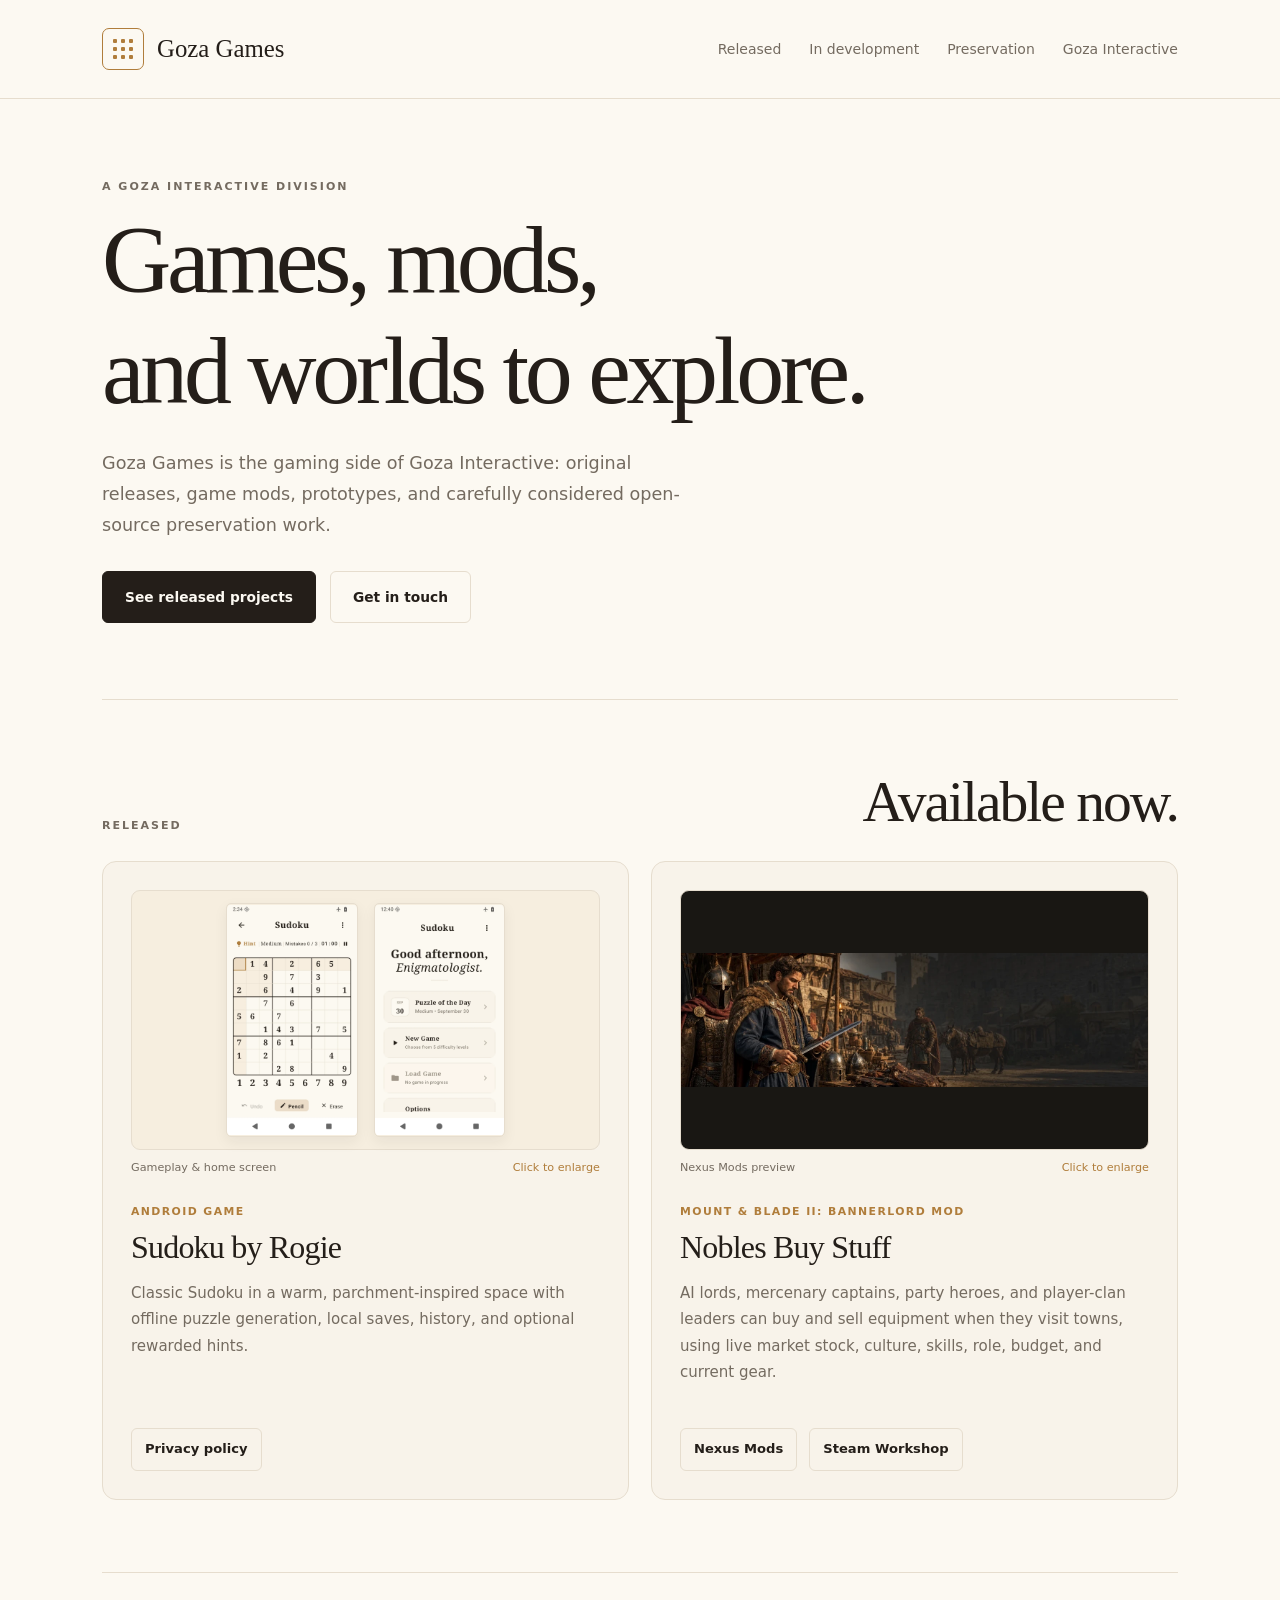
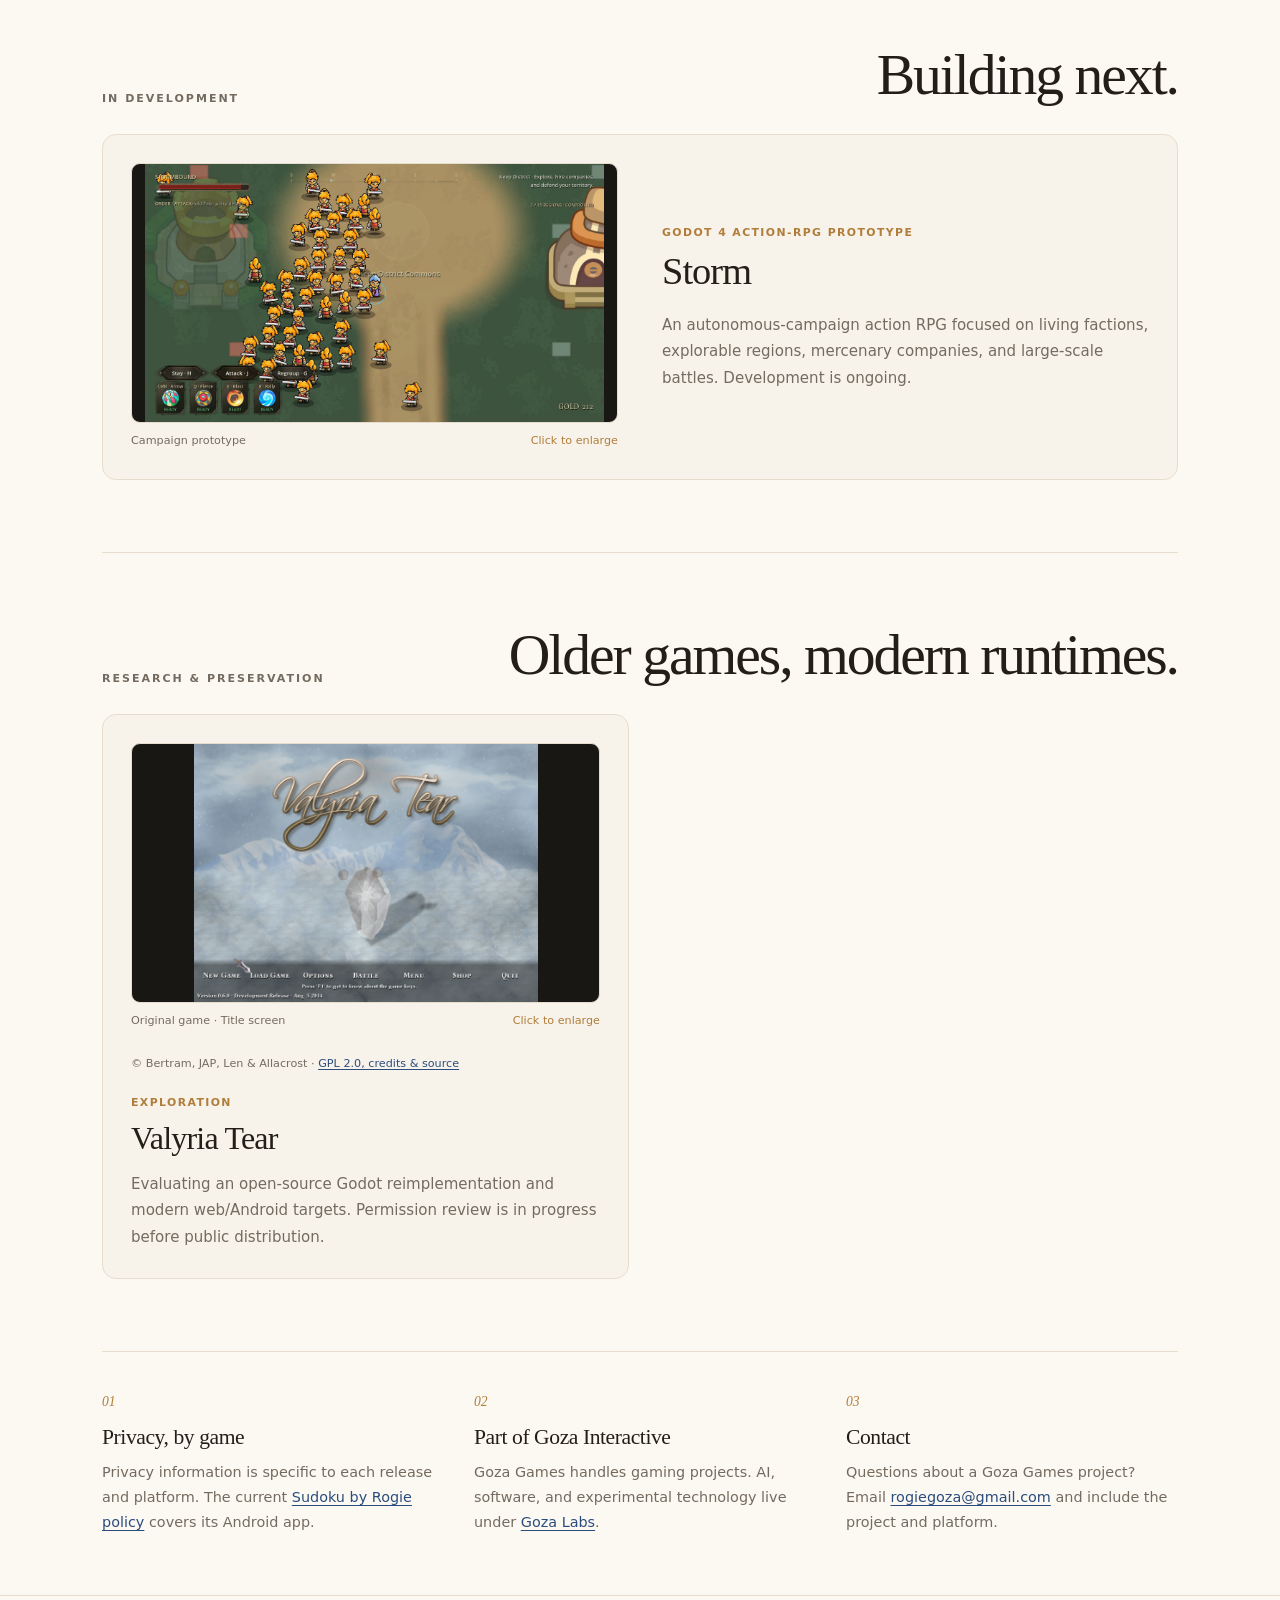
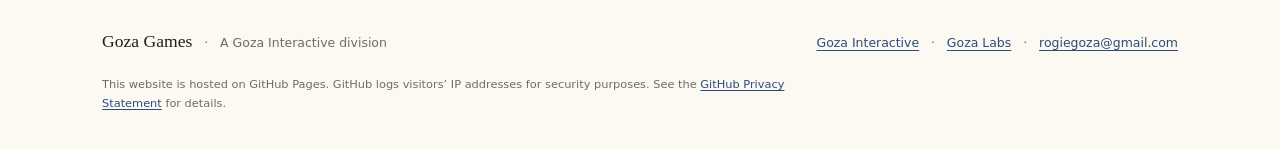
==== commit 6e01399a: "Remove Crystal Picnic mentions and preview from public site" ====
--- a/index.html
+++ b/index.html
@@ -88,15 +88,6 @@
       <article class="project-card">
         <figure class="project-preview">
           <div class="preview-images preview-landscape">
-            <a href="assets/screenshots/crystal-picnic-gameplay.webp" aria-label="Enlarge Original game · Gameplay"><img src="assets/screenshots/crystal-picnic-gameplay.webp" alt="Original Crystal Picnic gameplay showing Egbert and Frogbert inside a kitchen" width="1920" height="1080" loading="lazy" decoding="async"></a>
-          </div>
-          <figcaption>Original game · Gameplay <span>Click to enlarge</span></figcaption>
-        </figure>
-        <p class="preview-credit">© Nooskewl · <a href="screenshot-credits/#crystal-picnic">Credits &amp; license</a></p>
-        <span class="project-type">Exploration</span><h3>Crystal Picnic</h3><p>Evaluating a Godot modernization of the SNES-style action RPG. Licensing and permission review is in progress before any public port is released.</p></article>
-      <article class="project-card">
-        <figure class="project-preview">
-          <div class="preview-images preview-landscape">
             <a href="assets/screenshots/valyria-title.webp" aria-label="Enlarge Original game · Title screen"><img src="assets/screenshots/valyria-title.webp" alt="Original Valyria Tear title screen with mountain scenery and a floating crystal" width="800" height="600" loading="lazy" decoding="async"></a>
           </div>
           <figcaption>Original game · Title screen <span>Click to enlarge</span></figcaption>
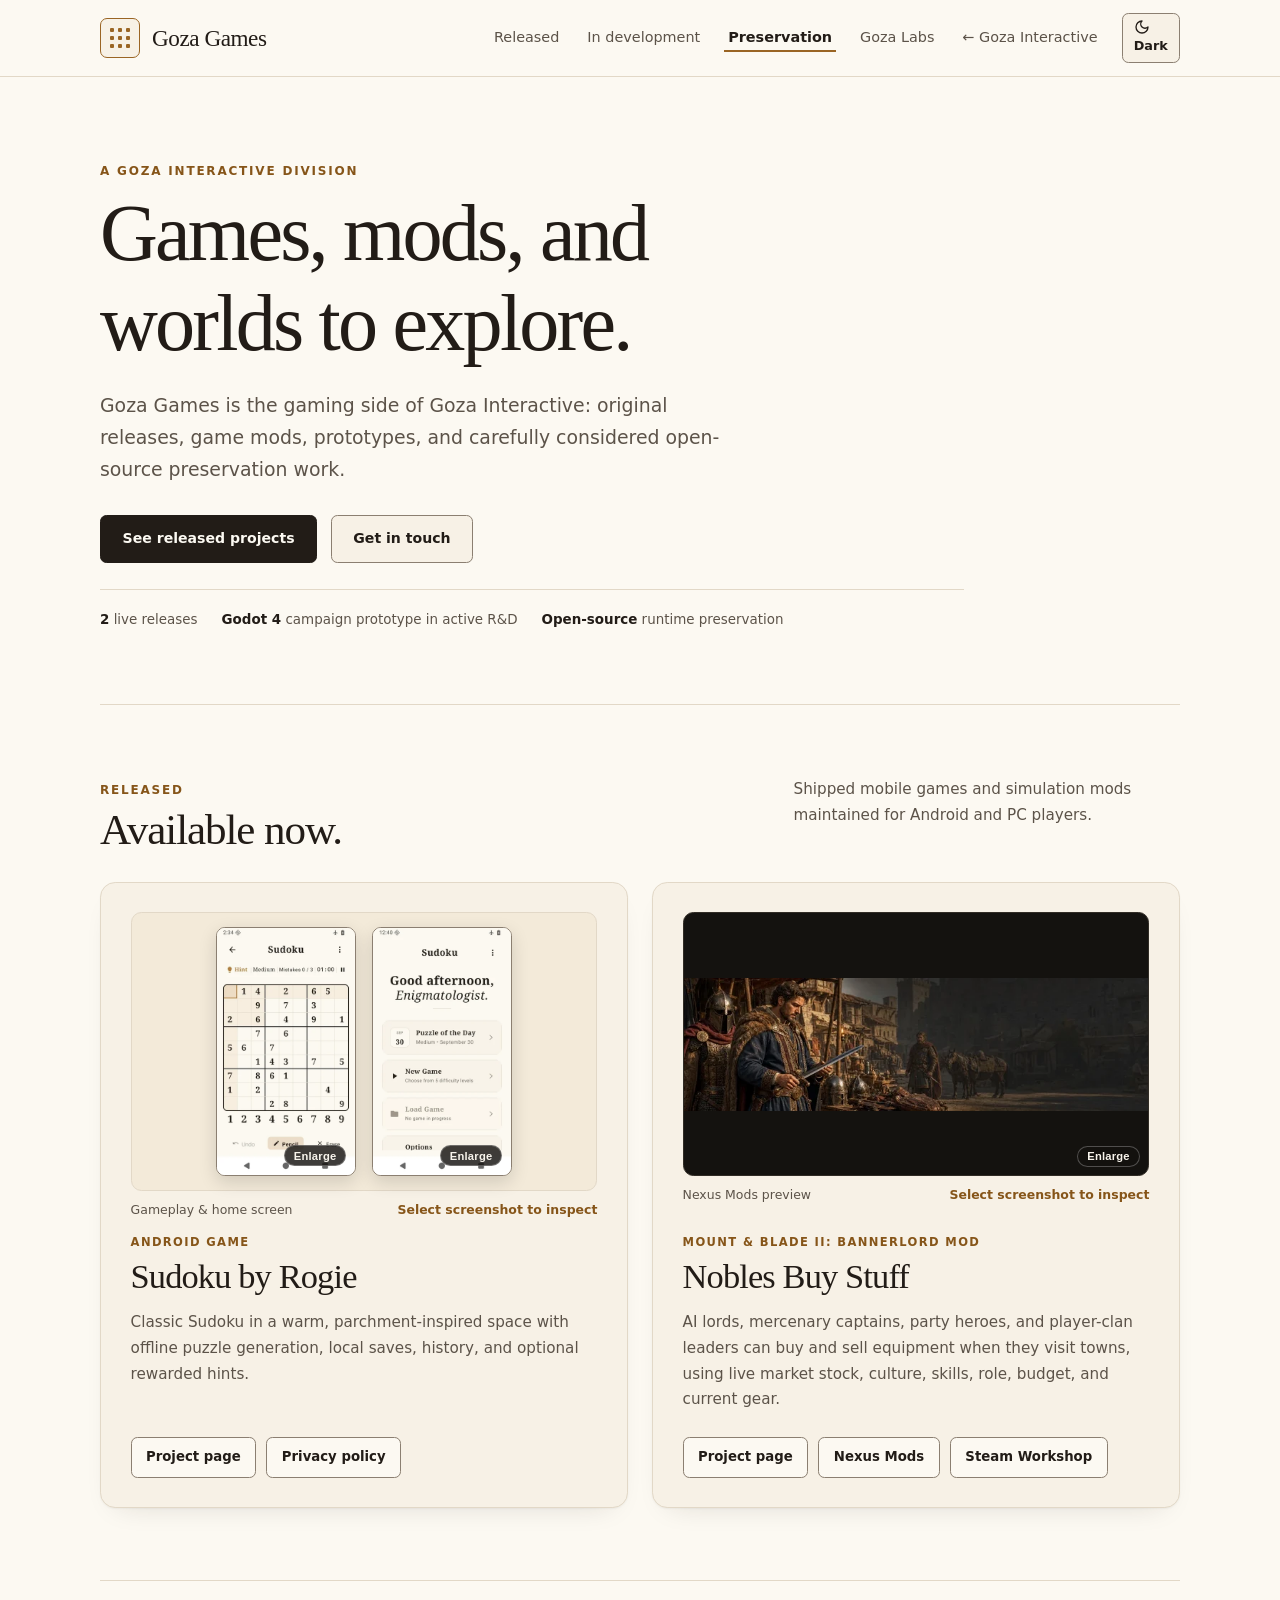
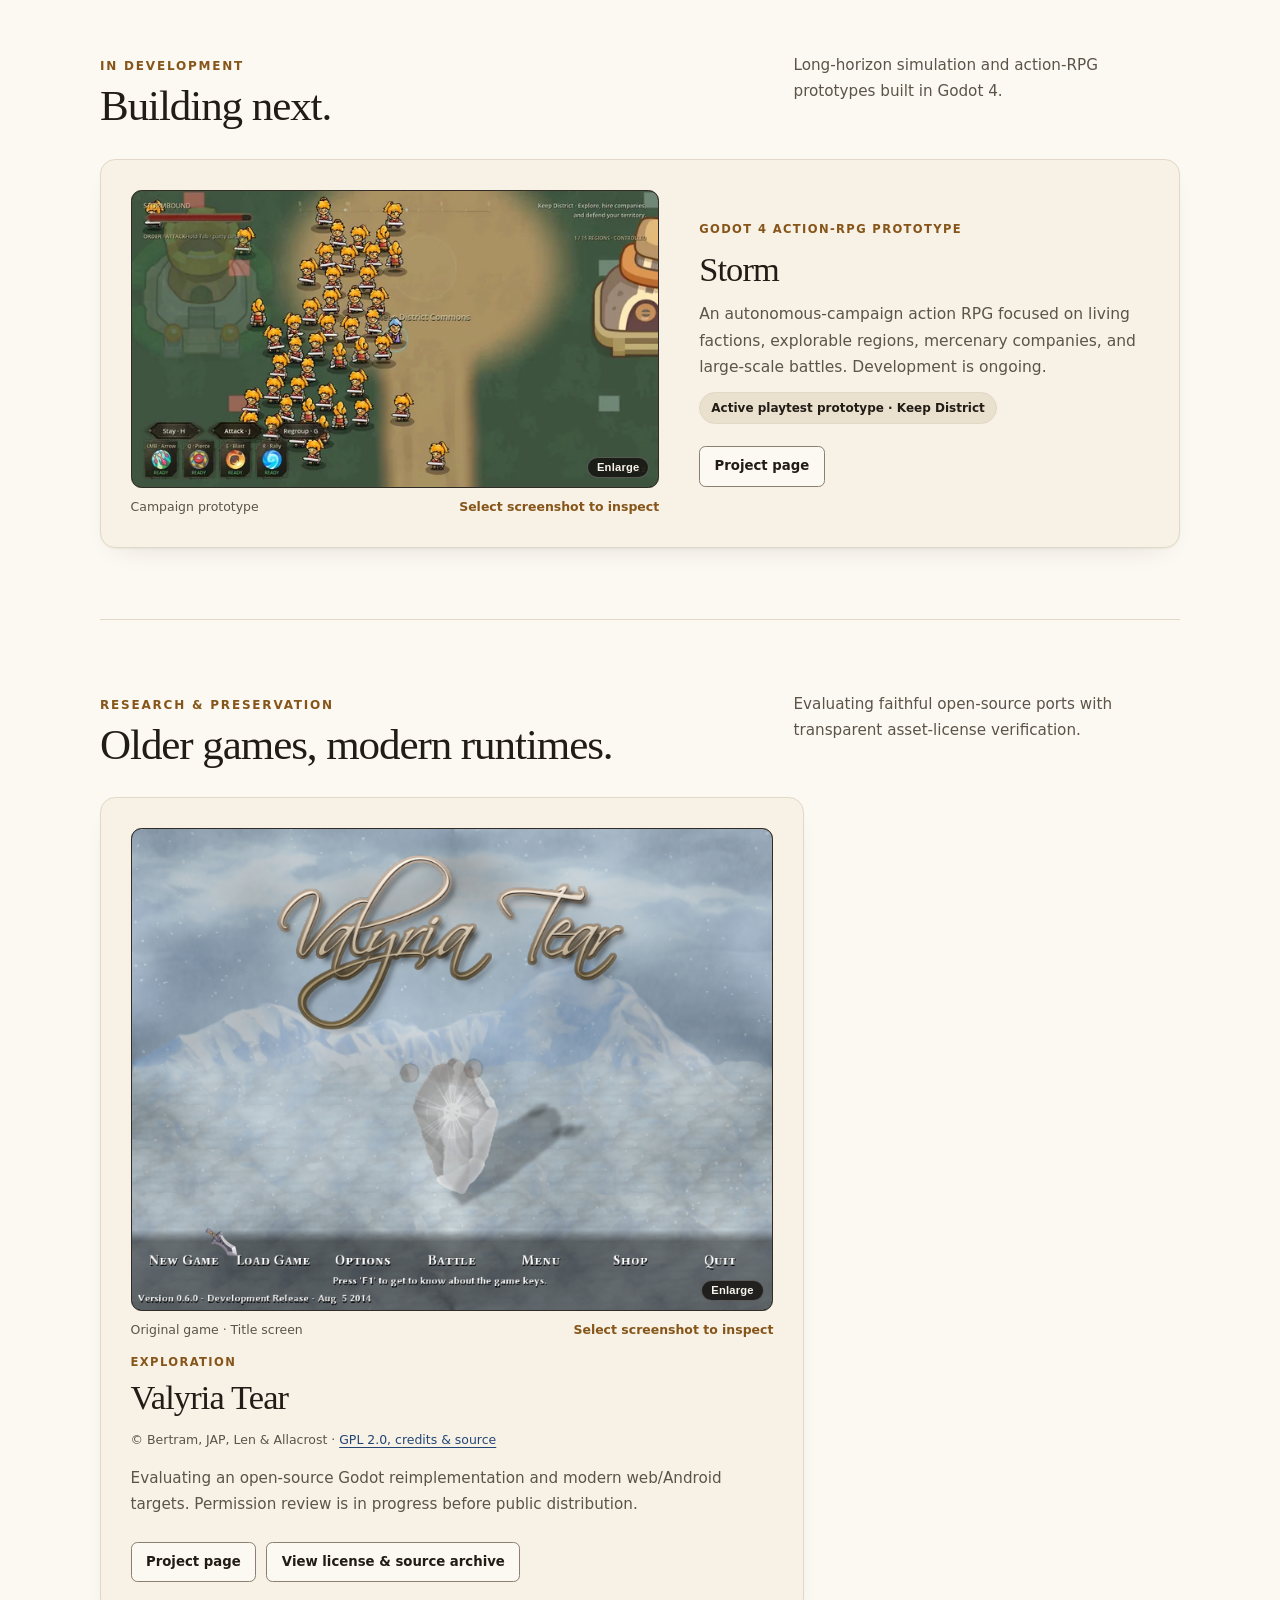
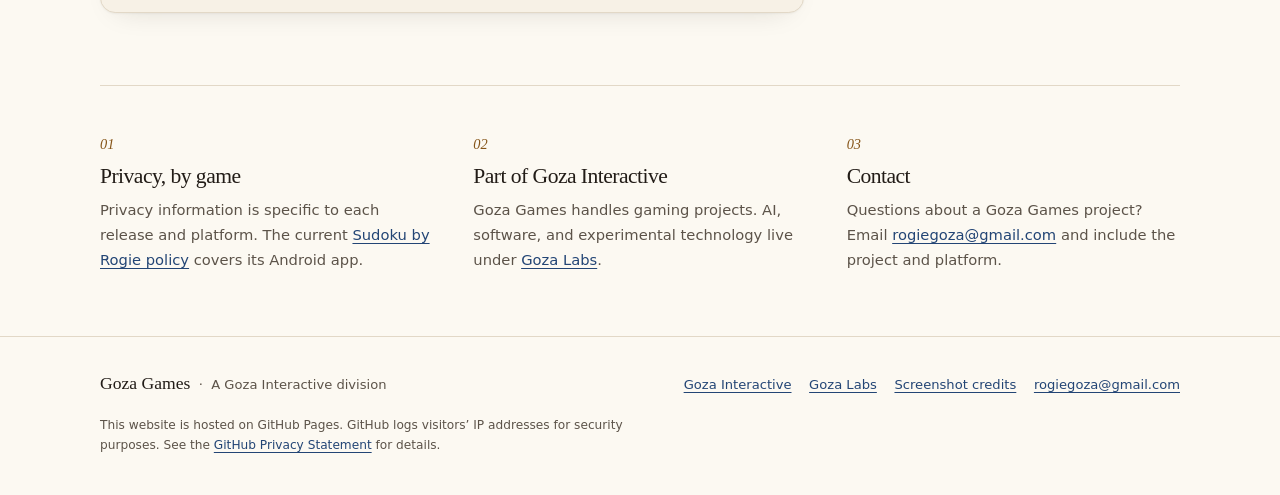
==== commit e52a7798: "Modernize Goza Games division and add dedicated project pages" ====
--- a/index.html
+++ b/index.html
@@ -2,112 +2,339 @@
 <html lang="en">
 <head>
   <meta charset="utf-8">
-  <meta name="viewport" content="width=device-width,initial-scale=1">
-  <meta name="theme-color" content="#FCF9F2">
+  <meta name="viewport" content="width=device-width, initial-scale=1.0">
+  <meta name="text-scale" content="scale">
+  <meta name="color-scheme" content="light dark">
+  <script>try{const s=localStorage.getItem("color-scheme");if(s==="light"||s==="dark")document.querySelector("meta[name=\"color-scheme\"]").content=s;}catch{}</script>
+  <meta name="theme-color" media="(prefers-color-scheme: light)" content="#FCF9F2">
+  <meta name="theme-color" media="(prefers-color-scheme: dark)" content="#151310">
+  <meta name="referrer" content="strict-origin-when-cross-origin">
+  <meta http-equiv="Content-Security-Policy" content="default-src 'self'; script-src 'self' 'inline-speculation-rules' 'sha256-ZV62QEBcRpEGfPKCC1icWMtMogYELaRWrcXrfesczKY=' 'sha256-uQWPMl/AmgV/dy/u7p3gQcznuxxWwOHFk34Nd/Wx88U='; style-src 'self' 'unsafe-inline'; img-src 'self' data:; object-src 'none'; base-uri 'self'; form-action 'self'">
   <meta name="description" content="Goza Games creates original games, releases mods, and explores open-source game preservation under Goza Interactive.">
+  <meta property="og:type" content="website">
+  <meta property="og:title" content="Goza Games | Goza Interactive">
+  <meta property="og:description" content="Original releases, game mods, autonomous-campaign prototypes, and open-source game preservation under Goza Interactive.">
+  <meta property="og:url" content="https://rgoza1996.github.io/gozagames/">
+  <meta property="og:image" content="https://rgoza1996.github.io/gozagames/assets/screenshots/storm-campaign.webp">
+  <link rel="canonical" href="https://rgoza1996.github.io/gozagames/">
+  <link rel="icon" href="./favicon.svg" type="image/svg+xml">
   <title>Goza Games | Goza Interactive</title>
   <link rel="stylesheet" href="./style.css">
+  <script type="speculationrules">{"prefetch":[{"where":{"and":[{"href_matches":"/*"},{"not":{"href_matches":"/*assets/*"}}]},"eagerness":"moderate"}]}</script>
+  <script type="module" src="./site.js"></script>
 </head>
 <body class="studio-page">
-<a class="skip" href="#main">Skip to content</a>
+<a id="skip-to-main" class="skip-link visually-hidden" href="#studio-title">Skip to content</a>
+
 <header class="site-header">
   <div class="wrap header-inner">
-    <a class="wordmark" href="./"><span class="brand-mark" aria-hidden="true"><i></i><i></i><i></i><i></i><i></i><i></i><i></i><i></i><i></i></span>Goza Games</a>
-    <nav class="header-nav" aria-label="Main">
-      <a href="#released">Released</a>
-      <a href="#development">In development</a>
-      <a href="#preservation">Preservation</a>
-      <a href="https://rgoza1996.github.io/">Goza Interactive</a>
-    </nav>
+    <a id="nav-home-wordmark" class="wordmark" href="./" aria-current="page">
+      <span class="brand-mark" aria-hidden="true"><i></i><i></i><i></i><i></i><i></i><i></i><i></i><i></i><i></i></span>
+      Goza Games
+    </a>
+    <div class="header-controls">
+      <nav class="header-nav" aria-label="Primary" data-scrollspy>
+        <a id="nav-released" href="#released">Released</a>
+        <a id="nav-development" href="#development">In development</a>
+        <a id="nav-preservation" href="#preservation">Preservation</a>
+        <a id="nav-labs" href="../gozalabs/">Goza Labs</a>
+        <a id="nav-interactive" href="../">← Goza Interactive</a>
+      </nav>
+      <button id="theme-toggle-btn" class="theme-toggle" type="button" data-theme-toggle>
+        <span class="when-light">
+          <svg aria-hidden="true" viewBox="0 0 24 24" fill="none" stroke="currentColor" stroke-width="2" stroke-linecap="round" stroke-linejoin="round"><path d="M12 3a6 6 0 0 0 9 9 9 9 0 1 1-9-9Z"/></svg>
+          <span>Dark<span class="visually-hidden"> theme</span></span>
+        </span>
+        <span class="when-dark">
+          <svg aria-hidden="true" viewBox="0 0 24 24" fill="none" stroke="currentColor" stroke-width="2" stroke-linecap="round" stroke-linejoin="round"><circle cx="12" cy="12" r="4"/><path d="M12 2v2M12 20v2m-7.07-14.93 1.41 1.41m11.32 11.32 1.41 1.41M2 12h2m16 0h2M6.34 17.66l-1.41 1.41M19.07 4.93l-1.41 1.41"/></svg>
+          <span>Light<span class="visually-hidden"> theme</span></span>
+        </span>
+      </button>
+    </div>
   </div>
 </header>
 
 <main id="main" class="wrap">
   <section class="studio-hero" aria-labelledby="studio-title">
     <span class="eyebrow">A Goza Interactive division</span>
-    <h1 id="studio-title">Games, mods,<br>and worlds to explore.</h1>
+    <h1 id="studio-title" tabindex="-1">Games, mods, and worlds to explore.</h1>
     <p class="hero-description">Goza Games is the gaming side of Goza Interactive: original releases, game mods, prototypes, and carefully considered open-source preservation work.</p>
-    <div class="actions"><a class="button" href="#released">See released projects</a><a class="button secondary" href="mailto:rogiegoza@gmail.com">Get in touch</a></div>
-  </section>
-
-  <section id="released" class="portfolio-section" aria-labelledby="released-title">
-    <div class="portfolio-heading"><span class="eyebrow">Released</span><h2 id="released-title">Available now.</h2></div>
+    <div class="actions">
+      <a id="cta-see-released" class="button" href="#released">See released projects</a>
+      <a id="cta-contact" class="button secondary" href="mailto:rogiegoza@gmail.com">Get in touch</a>
+    </div>
+    <ul class="hero-ledger" role="list" aria-label="Studio focus">
+      <li><strong>2</strong> live releases</li>
+      <li><strong>Godot 4</strong> campaign prototype in active R&amp;D</li>
+      <li><strong>Open-source</strong> runtime preservation</li>
+    </ul>
+  </section>
+
+  <section id="released" class="portfolio-section" aria-labelledby="released-title" tabindex="-1">
+    <div class="portfolio-heading">
+      <div>
+        <span class="eyebrow">Released</span>
+        <h2 id="released-title">Available now.</h2>
+      </div>
+      <p class="section-summary">Shipped mobile games and simulation mods maintained for Android and PC players.</p>
+    </div>
+
     <div class="project-grid">
       <article class="project-card sudoku-card">
         <figure class="project-preview">
           <div class="preview-images preview-phones">
-            <a href="assets/screenshots/sudoku-gameplay.webp" aria-label="Enlarge Sudoku gameplay screenshot"><img src="assets/screenshots/sudoku-gameplay.webp" alt="Sudoku by Rogie gameplay with a parchment puzzle board, hint button, and pencil controls" width="720" height="1280" loading="lazy" decoding="async"></a>
-            <a href="assets/screenshots/sudoku-home.webp" aria-label="Enlarge Sudoku home screen screenshot"><img src="assets/screenshots/sudoku-home.webp" alt="Sudoku by Rogie home screen with Puzzle of the Day and New Game options" width="720" height="1280" loading="lazy" decoding="async"></a>
+            <button id="open-lightbox-sudoku-gameplay" class="preview-trigger" type="button" commandfor="lightbox-sudoku-gameplay" command="show-modal" aria-label="Enlarge Sudoku gameplay screenshot">
+              <img
+                src="assets/screenshots/sudoku-gameplay.webp"
+                srcset="assets/screenshots/sudoku-gameplay-360w.webp 360w, assets/screenshots/sudoku-gameplay.webp 720w"
+                sizes="(max-width: 48em) 38vw, 150px"
+                alt="Sudoku by Rogie gameplay with a parchment puzzle board, hint button, and pencil controls"
+                width="720"
+                height="1280"
+                fetchpriority="high"
+                decoding="async">
+              <span class="zoom-chip" aria-hidden="true">Enlarge</span>
+            </button>
+            <button id="open-lightbox-sudoku-home" class="preview-trigger" type="button" commandfor="lightbox-sudoku-home" command="show-modal" aria-label="Enlarge Sudoku home screen screenshot">
+              <img
+                src="assets/screenshots/sudoku-home.webp"
+                srcset="assets/screenshots/sudoku-home-360w.webp 360w, assets/screenshots/sudoku-home.webp 720w"
+                sizes="(max-width: 48em) 38vw, 150px"
+                alt="Sudoku by Rogie home screen with Puzzle of the Day and New Game options"
+                width="720"
+                height="1280"
+                decoding="async">
+              <span class="zoom-chip" aria-hidden="true">Enlarge</span>
+            </button>
           </div>
-          <figcaption>Gameplay &amp; home screen <span>Click to enlarge</span></figcaption>
+          <figcaption>Gameplay &amp; home screen <span>Select screenshot to inspect</span></figcaption>
         </figure>
-        <span class="project-type">Android game</span>
-        <h3>Sudoku by Rogie</h3>
-        <p>Classic Sudoku in a warm, parchment-inspired space with offline puzzle generation, local saves, history, and optional rewarded hints.</p>
-        <div class="card-links"><a href="sudoku/privacy/">Privacy policy</a></div>
+        <div class="card-header">
+          <span class="project-type">Android game</span>
+          <h3><a id="card-title-sudoku" class="card-link" href="sudoku/">Sudoku by Rogie</a></h3>
+        </div>
+        <p class="card-body">Classic Sudoku in a warm, parchment-inspired space with offline puzzle generation, local saves, history, and optional rewarded hints.</p>
+        <footer class="card-links">
+          <a id="link-sudoku-page" href="sudoku/">Project page<span class="visually-hidden"> for Sudoku by Rogie</span></a>
+          <a id="link-sudoku-privacy" href="sudoku/privacy/">Privacy policy<span class="visually-hidden"> for Sudoku by Rogie</span></a>
+        </footer>
       </article>
 
       <article class="project-card">
         <figure class="project-preview">
           <div class="preview-images preview-landscape">
-            <a href="assets/screenshots/nobles-nexus-thumbnail.webp" aria-label="Enlarge Nobles Buy Stuff Nexus Mods thumbnail"><img src="assets/screenshots/nobles-nexus-thumbnail.webp" alt="Nobles Buy Stuff Nexus Mods artwork showing a noble inspecting a sword at a town market" width="1300" height="372" loading="lazy" decoding="async"></a>
+            <button id="open-lightbox-nobles" class="preview-trigger" type="button" commandfor="lightbox-nobles" command="show-modal" aria-label="Enlarge Nobles Buy Stuff Nexus Mods thumbnail">
+              <img
+                src="assets/screenshots/nobles-nexus-thumbnail.webp"
+                srcset="assets/screenshots/nobles-nexus-thumbnail-650w.webp 650w, assets/screenshots/nobles-nexus-thumbnail.webp 1300w"
+                sizes="(max-width: 48em) 92vw, 520px"
+                alt="Nobles Buy Stuff Nexus Mods artwork showing a noble inspecting a sword at a town market"
+                width="1300"
+                height="372"
+                fetchpriority="high"
+                decoding="async">
+              <span class="zoom-chip" aria-hidden="true">Enlarge</span>
+            </button>
           </div>
-          <figcaption>Nexus Mods preview <span>Click to enlarge</span></figcaption>
+          <figcaption>Nexus Mods preview <span>Select screenshot to inspect</span></figcaption>
         </figure>
-        <span class="project-type">Mount &amp; Blade II: Bannerlord mod</span>
-        <h3>Nobles Buy Stuff</h3>
-        <p>AI lords, mercenary captains, party heroes, and player-clan leaders can buy and sell equipment when they visit towns, using live market stock, culture, skills, role, budget, and current gear.</p>
-        <div class="card-links">
-          <a href="https://www.nexusmods.com/mountandblade2bannerlord/mods/12366">Nexus Mods</a>
-          <a href="https://steamcommunity.com/workshop/browse/?appid=261550&amp;searchtext=Nobles+Buy+Stuff&amp;browsesort=textsearch&amp;section=readytouseitems">Steam Workshop</a>
-        </div>
+        <div class="card-header">
+          <span class="project-type">Mount &amp; Blade II: Bannerlord mod</span>
+          <h3><a id="card-title-nobles" class="card-link" href="nobles-buy-stuff/">Nobles Buy Stuff</a></h3>
+        </div>
+        <p class="card-body">AI lords, mercenary captains, party heroes, and player-clan leaders can buy and sell equipment when they visit towns, using live market stock, culture, skills, role, budget, and current gear.</p>
+        <footer class="card-links">
+          <a id="link-nobles-page" href="nobles-buy-stuff/">Project page<span class="visually-hidden"> for Nobles Buy Stuff</span></a>
+          <a id="link-nobles-nexus" href="https://www.nexusmods.com/mountandblade2bannerlord/mods/12366" rel="noopener">Nexus Mods</a>
+          <a id="link-nobles-steam" href="https://steamcommunity.com/sharedfiles/filedetails/?id=3784629621" rel="noopener">Steam Workshop</a>
+        </footer>
       </article>
     </div>
   </section>
 
-  <section id="development" class="portfolio-section" aria-labelledby="development-title">
-    <div class="portfolio-heading"><span class="eyebrow">In development</span><h2 id="development-title">Building next.</h2></div>
-    <article class="wide-card storm-card">
-      <figure class="project-preview">
+  <section id="development" class="portfolio-section" aria-labelledby="development-title" tabindex="-1">
+    <div class="portfolio-heading">
+      <div>
+        <span class="eyebrow">In development</span>
+        <h2 id="development-title">Building next.</h2>
+      </div>
+      <p class="section-summary">Long-horizon simulation and action-RPG prototypes built in Godot 4.</p>
+    </div>
+    <div class="wide-card-shell">
+      <article class="wide-card storm-card">
+        <figure class="project-preview">
           <div class="preview-images preview-landscape">
-            <a href="assets/screenshots/storm-campaign.webp" aria-label="Enlarge Campaign prototype"><img src="assets/screenshots/storm-campaign.webp" alt="Storm prototype campaign showing the player wizard and an Imperial company in Keep District" width="1280" height="720" loading="lazy" decoding="async"></a>
+            <button id="open-lightbox-storm" class="preview-trigger" type="button" commandfor="lightbox-storm" command="show-modal" aria-label="Enlarge Storm campaign prototype screenshot">
+              <img
+                src="assets/screenshots/storm-campaign.webp"
+                srcset="assets/screenshots/storm-campaign-640w.webp 640w, assets/screenshots/storm-campaign-960w.webp 960w, assets/screenshots/storm-campaign.webp 1280w"
+                sizes="(max-width: 54em) 92vw, 560px"
+                alt="Storm prototype campaign showing the player wizard and an Imperial company in Keep District"
+                width="1280"
+                height="720"
+                loading="lazy"
+                decoding="async">
+              <span class="zoom-chip" aria-hidden="true">Enlarge</span>
+            </button>
           </div>
-          <figcaption>Campaign prototype <span>Click to enlarge</span></figcaption>
+          <figcaption>Campaign prototype <span>Select screenshot to inspect</span></figcaption>
         </figure>
+        <div class="wide-card-copy">
+          <span class="project-type">Godot 4 action-RPG prototype</span>
+          <h3><a id="card-title-storm" class="card-link" href="storm/">Storm</a></h3>
+          <p>An autonomous-campaign action RPG focused on living factions, explorable regions, mercenary companies, and large-scale battles. Development is ongoing.</p>
+          <span class="status-pill">Active playtest prototype · Keep District</span>
+          <footer class="card-links">
+            <a id="link-storm-page" href="storm/">Project page<span class="visually-hidden"> for Storm</span></a>
+          </footer>
+        </div>
+      </article>
+    </div>
+  </section>
+
+  <section id="preservation" class="portfolio-section" aria-labelledby="preservation-title" tabindex="-1">
+    <div class="portfolio-heading">
       <div>
-        <span class="project-type">Godot 4 action-RPG prototype</span>
-        <h3>Storm</h3>
-        <p>An autonomous-campaign action RPG focused on living factions, explorable regions, mercenary companies, and large-scale battles. Development is ongoing.</p>
+        <span class="eyebrow">Research &amp; preservation</span>
+        <h2 id="preservation-title">Older games, modern runtimes.</h2>
       </div>
-    </article>
-  </section>
-
-  <section id="preservation" class="portfolio-section" aria-labelledby="preservation-title">
-    <div class="portfolio-heading"><span class="eyebrow">Research &amp; preservation</span><h2 id="preservation-title">Older games, modern runtimes.</h2></div>
-    <div class="project-grid compact">
+      <p class="section-summary">Evaluating faithful open-source ports with transparent asset-license verification.</p>
+    </div>
+    <div class="project-grid single-feature">
       <article class="project-card">
         <figure class="project-preview">
           <div class="preview-images preview-landscape">
-            <a href="assets/screenshots/valyria-title.webp" aria-label="Enlarge Original game · Title screen"><img src="assets/screenshots/valyria-title.webp" alt="Original Valyria Tear title screen with mountain scenery and a floating crystal" width="800" height="600" loading="lazy" decoding="async"></a>
+            <button id="open-lightbox-valyria" class="preview-trigger" type="button" commandfor="lightbox-valyria" command="show-modal" aria-label="Enlarge Valyria Tear original title screen screenshot">
+              <img
+                src="assets/screenshots/valyria-title.webp"
+                alt="Original Valyria Tear title screen with mountain scenery and a floating crystal"
+                width="800"
+                height="600"
+                loading="lazy"
+                decoding="async">
+              <span class="zoom-chip" aria-hidden="true">Enlarge</span>
+            </button>
           </div>
-          <figcaption>Original game · Title screen <span>Click to enlarge</span></figcaption>
+          <figcaption>Original game · Title screen <span>Select screenshot to inspect</span></figcaption>
         </figure>
-        <p class="preview-credit">© Bertram, JAP, Len &amp; Allacrost · <a href="screenshot-credits/#valyria-tear">GPL 2.0, credits &amp; source</a></p>
-        <span class="project-type">Exploration</span><h3>Valyria Tear</h3><p>Evaluating an open-source Godot reimplementation and modern web/Android targets. Permission review is in progress before public distribution.</p></article>
+        <div class="card-header">
+          <span class="project-type">Exploration</span>
+          <h3><a id="card-title-valyria" class="card-link" href="valyria-tear/">Valyria Tear</a></h3>
+        </div>
+        <div>
+          <p class="preview-credit">© Bertram, JAP, Len &amp; Allacrost · <a id="link-valyria-credits" href="screenshot-credits/#valyria-tear">GPL 2.0, credits &amp; source</a></p>
+          <p class="card-body">Evaluating an open-source Godot reimplementation and modern web/Android targets. Permission review is in progress before public distribution.</p>
+        </div>
+        <footer class="card-links">
+          <a id="link-valyria-page" href="valyria-tear/">Project page<span class="visually-hidden"> for Valyria Tear</span></a>
+          <a id="link-valyria-license-details" href="screenshot-credits/#valyria-tear">View license &amp; source archive</a>
+        </footer>
+      </article>
     </div>
   </section>
 
   <section id="privacy" class="details-grid" aria-label="Information and support">
-    <div><span class="detail-index">01</span><h2>Privacy, by game</h2><p>Privacy information is specific to each release and platform. The current <a href="sudoku/privacy/">Sudoku by Rogie policy</a> covers its Android app.</p></div>
-    <div><span class="detail-index">02</span><h2>Part of Goza Interactive</h2><p>Goza Games handles gaming projects. AI, software, and experimental technology live under <a href="https://rgoza1996.github.io/gozalabs/">Goza Labs</a>.</p></div>
-    <div><span class="detail-index">03</span><h2>Contact</h2><p>Questions about a Goza Games project? Email <a href="mailto:rogiegoza@gmail.com">rogiegoza@gmail.com</a> and include the project and platform.</p></div>
-  </section>
+    <div>
+      <span class="detail-index">01</span>
+      <h2>Privacy, by game</h2>
+      <p>Privacy information is specific to each release and platform. The current <a id="detail-link-sudoku-privacy" href="sudoku/privacy/">Sudoku by Rogie policy</a> covers its Android app.</p>
+    </div>
+    <div>
+      <span class="detail-index">02</span>
+      <h2>Part of Goza Interactive</h2>
+      <p>Goza Games handles gaming projects. AI, software, and experimental technology live under <a id="detail-link-gozalabs" href="../gozalabs/">Goza Labs</a>.</p>
+    </div>
+    <div>
+      <span class="detail-index">03</span>
+      <h2>Contact</h2>
+      <p>Questions about a Goza Games project? Email <a id="detail-link-email" href="mailto:rogiegoza@gmail.com">rogiegoza@gmail.com</a> and include the project and platform.</p>
+    </div>
+  </section>
+
+  <!-- Native Top-Layer Modal Lightboxes (<dialog closedby="any">) -->
+  <dialog id="lightbox-sudoku-gameplay" class="lightbox lightbox-portrait" closedby="any" aria-labelledby="lightbox-sudoku-gameplay-title">
+    <div class="lightbox-header">
+      <h2 id="lightbox-sudoku-gameplay-title">Sudoku by Rogie · Gameplay</h2>
+      <button id="close-lightbox-sudoku-gameplay" class="lightbox-close" type="button" commandfor="lightbox-sudoku-gameplay" command="close" autofocus>Close</button>
+    </div>
+    <div class="lightbox-stage">
+      <img src="assets/screenshots/sudoku-gameplay.webp" alt="Sudoku by Rogie gameplay with a parchment puzzle board, hint button, and pencil controls" width="720" height="1280" fetchpriority="low" loading="lazy" decoding="async">
+    </div>
+    <div class="lightbox-footer">
+      <span>Android store-listing capture · 720 × 1280</span>
+      <a href="assets/screenshots/sudoku-gameplay.webp" target="_blank" rel="noopener">Open full image</a>
+    </div>
+  </dialog>
+
+  <dialog id="lightbox-sudoku-home" class="lightbox lightbox-portrait" closedby="any" aria-labelledby="lightbox-sudoku-home-title">
+    <div class="lightbox-header">
+      <h2 id="lightbox-sudoku-home-title">Sudoku by Rogie · Home screen</h2>
+      <button id="close-lightbox-sudoku-home" class="lightbox-close" type="button" commandfor="lightbox-sudoku-home" command="close" autofocus>Close</button>
+    </div>
+    <div class="lightbox-stage">
+      <img src="assets/screenshots/sudoku-home.webp" alt="Sudoku by Rogie home screen with Puzzle of the Day and New Game options" width="720" height="1280" fetchpriority="low" loading="lazy" decoding="async">
+    </div>
+    <div class="lightbox-footer">
+      <span>Android store-listing capture · 720 × 1280</span>
+      <a href="assets/screenshots/sudoku-home.webp" target="_blank" rel="noopener">Open full image</a>
+    </div>
+  </dialog>
+
+  <dialog id="lightbox-nobles" class="lightbox" closedby="any" aria-labelledby="lightbox-nobles-title">
+    <div class="lightbox-header">
+      <h2 id="lightbox-nobles-title">Nobles Buy Stuff · Nexus Mods artwork</h2>
+      <button id="close-lightbox-nobles" class="lightbox-close" type="button" commandfor="lightbox-nobles" command="close" autofocus>Close</button>
+    </div>
+    <div class="lightbox-stage">
+      <img src="assets/screenshots/nobles-nexus-thumbnail.webp" alt="Nobles Buy Stuff Nexus Mods artwork showing a noble inspecting a sword at a town market" width="1300" height="372" fetchpriority="low" loading="lazy" decoding="async">
+    </div>
+    <div class="lightbox-footer">
+      <span>Mount &amp; Blade II: Bannerlord mod listing header</span>
+      <a href="https://www.nexusmods.com/mountandblade2bannerlord/mods/12366" rel="noopener">View on Nexus Mods</a>
+    </div>
+  </dialog>
+
+  <dialog id="lightbox-storm" class="lightbox" closedby="any" aria-labelledby="lightbox-storm-title">
+    <div class="lightbox-header">
+      <h2 id="lightbox-storm-title">Storm · Campaign prototype</h2>
+      <button id="close-lightbox-storm" class="lightbox-close" type="button" commandfor="lightbox-storm" command="close" autofocus>Close</button>
+    </div>
+    <div class="lightbox-stage">
+      <img src="assets/screenshots/storm-campaign.webp" alt="Storm prototype campaign showing the player wizard and an Imperial company in Keep District" width="1280" height="720" fetchpriority="low" loading="lazy" decoding="async">
+    </div>
+    <div class="lightbox-footer">
+      <span>Godot 4 playtest capture (October 5, 2026) · Prototype visuals may change</span>
+      <a href="screenshot-credits/#storm">Capture notes</a>
+    </div>
+  </dialog>
+
+  <dialog id="lightbox-valyria" class="lightbox" closedby="any" aria-labelledby="lightbox-valyria-title">
+    <div class="lightbox-header">
+      <h2 id="lightbox-valyria-title">Valyria Tear (0.6.0) · Original title screen</h2>
+      <button id="close-lightbox-valyria" class="lightbox-close" type="button" commandfor="lightbox-valyria" command="close" autofocus>Close</button>
+    </div>
+    <div class="lightbox-stage">
+      <img src="assets/screenshots/valyria-title.webp" alt="Original Valyria Tear title screen with mountain scenery and a floating crystal" width="800" height="600" fetchpriority="low" loading="lazy" decoding="async">
+    </div>
+    <div class="lightbox-footer">
+      <span>© Bertram, JAP, Len &amp; Allacrost · Distributed under GNU GPL v2</span>
+      <a href="screenshot-credits/#valyria-tear">GPL 2.0, credits &amp; source archive</a>
+    </div>
+  </dialog>
 </main>
 
 <footer class="site-footer">
   <div class="wrap">
-    <div class="footer-row"><div><span class="footer-name">Goza Games</span> &nbsp; · &nbsp; A Goza Interactive division</div><div><a href="https://rgoza1996.github.io/">Goza Interactive</a> &nbsp; · &nbsp; <a href="https://rgoza1996.github.io/gozalabs/">Goza Labs</a> &nbsp; · &nbsp; <a href="mailto:rogiegoza@gmail.com">rogiegoza@gmail.com</a></div></div>
-    <p class="hosting">This website is hosted on GitHub Pages. GitHub logs visitors’ IP addresses for security purposes. See the <a href="https://docs.github.com/en/site-policy/privacy-policies/github-privacy-statement">GitHub Privacy Statement</a> for details.</p>
+    <div class="footer-row">
+      <div><span class="footer-name">Goza Games</span> &nbsp;·&nbsp; A Goza Interactive division</div>
+      <div class="footer-links">
+        <a id="footer-interactive" href="../">Goza Interactive</a>
+        <a id="footer-labs" href="../gozalabs/">Goza Labs</a>
+        <a id="footer-credits" href="screenshot-credits/">Screenshot credits</a>
+        <a id="footer-email" href="mailto:rogiegoza@gmail.com">rogiegoza@gmail.com</a>
+      </div>
+    </div>
+    <p class="hosting">This website is hosted on GitHub Pages. GitHub logs visitors’ IP addresses for security purposes. See the <a id="footer-gh-privacy" href="https://docs.github.com/en/site-policy/privacy-policies/github-privacy-statement" rel="noopener">GitHub Privacy Statement</a> for details.</p>
   </div>
 </footer>
 </body>
--- a/style.css
+++ b/style.css
@@ -1,51 +1,1634 @@
-:root{color-scheme:light;--bg:#FCF9F2;--card:#F8F3EA;--hover:#F1EBD8;--border:#E6DDCE;--ink:#241E19;--secondary:#746B60;--muted:#9F9689;--accent:#B07D3B;--accent-light:#F5EBE0;--selected:#EDDCC4;--highlight:#F6EEDF;--same:#F2E2CB;--pill:#EBDCC8;--number:#2B4C7E;--error:#C93B3B}
-*{box-sizing:border-box}html{scroll-behavior:smooth;scroll-padding-top:2rem}body{margin:0;background:var(--bg);color:var(--ink);font-family:system-ui,-apple-system,BlinkMacSystemFont,"Segoe UI",sans-serif;line-height:1.75;-webkit-font-smoothing:antialiased}a{color:var(--number);text-underline-offset:.22em;text-decoration-thickness:1px}a:hover{text-decoration-thickness:2px}a:focus-visible,summary:focus-visible{outline:3px solid var(--number);outline-offset:5px;border-radius:2px}h1,h2,h3,.wordmark{font-family:Georgia,"Times New Roman",serif;font-weight:400;line-height:1.15}h1{font-size:clamp(2.75rem,6vw,4.75rem);letter-spacing:-.045em;margin:.55rem 0 1.4rem}h2{font-size:1.9rem;letter-spacing:-.02em;margin:0 0 1.15rem}p{margin:0 0 1.15rem}p:last-child{margin-bottom:0}.wrap{max-width:1140px;margin:auto;padding:0 32px}.site-header{border-bottom:1px solid var(--border)}.header-inner{display:flex;align-items:center;justify-content:space-between;gap:20px;min-height:98px}.wordmark{display:inline-flex;align-items:center;gap:13px;font-size:1.55rem;text-decoration:none;color:var(--ink)}.brand-mark{display:grid;grid-template-columns:repeat(3,4px);gap:4px;padding:10px;border:1px solid var(--accent);border-radius:7px}.brand-mark i{width:4px;height:4px;background:var(--accent);border-radius:1px}.header-nav{display:flex;gap:28px;font-size:.875rem}.header-nav a{color:var(--secondary);text-decoration:none}.header-nav a:hover{color:var(--ink);text-decoration:underline}.eyebrow{display:block;font-size:.69rem;font-weight:700;letter-spacing:.18em;text-transform:uppercase;color:var(--secondary)}.policy-hero{padding:64px 0 44px;max-width:830px}.policy-hero h1{font-size:clamp(2.5rem,6vw,4.4rem);margin-bottom:15px}.subtitle{font-size:1.1rem;color:var(--secondary)}.meta{display:flex;gap:14px 24px;flex-wrap:wrap;margin-top:25px;color:var(--secondary);font-size:.84rem}.meta span{border-left:2px solid var(--accent);padding-left:12px}.policy-layout{display:grid;grid-template-columns:220px minmax(0,720px);gap:68px;padding-bottom:96px}.contents{align-self:start;position:sticky;top:32px;padding-top:9px}.contents summary{cursor:pointer;font-size:.72rem;font-weight:700;letter-spacing:.14em;text-transform:uppercase;color:var(--secondary);margin-bottom:15px}.contents ul{list-style:none;padding:0;margin:0;border-left:1px solid var(--border)}.contents li{margin:0}.contents a{display:block;padding:8px 0 8px 18px;color:var(--secondary);font-size:.82rem;line-height:1.5;text-decoration:none}.contents a:hover{color:var(--ink);background:var(--card)}.policy-body{font-size:1rem;overflow-wrap:anywhere}.policy-body section{padding:36px 0;border-top:1px solid var(--border)}.policy-body section:first-child{padding-top:30px}.policy-body code{font-family:ui-monospace,monospace;font-size:.88em;background:var(--card);padding:.15em .3em;border-radius:3px}.site-footer{border-top:1px solid var(--border);padding:30px 0 36px;font-size:.78rem;color:var(--secondary)}.footer-row{display:flex;justify-content:space-between;align-items:baseline;gap:24px}.footer-name{font-family:Georgia,serif;font-size:1.1rem;color:var(--ink)}.hosting{max-width:710px;font-size:.71rem;line-height:1.65;margin-top:18px}.skip{position:absolute;top:-100px;left:20px;background:var(--ink);color:var(--bg);padding:10px 16px;z-index:5}.skip:focus{top:10px}.hero{display:grid;grid-template-columns:1.15fr .85fr;gap:70px;align-items:center;padding:92px 0 94px}.hero h1{font-size:clamp(3.3rem,7vw,5.7rem)}.hero-description{font-size:1.1rem;max-width:430px;color:var(--secondary)}.actions{display:flex;flex-wrap:wrap;gap:14px;margin-top:30px}.button{display:inline-flex;align-items:center;justify-content:center;background:var(--ink);color:var(--bg);font-size:.86rem;font-weight:600;padding:13px 22px;border-radius:6px;text-decoration:none;border:1px solid var(--ink)}.button.secondary{color:var(--ink);background:transparent;border-color:var(--border)}.button:hover{background:var(--hover);color:var(--ink)}.puzzle-card{padding:25px;background:var(--card);border:1px solid var(--border);border-radius:15px;transform:rotate(2deg);box-shadow:0 18px 45px -28px #746B6044}.puzzle-label{display:flex;justify-content:space-between;align-items:center;font-size:.65rem;letter-spacing:.12em;text-transform:uppercase;color:var(--secondary);padding-bottom:17px}.pill{background:var(--pill);border-radius:12px;padding:3px 9px;font-size:.58rem}.board{display:grid;grid-template-columns:repeat(9,1fr);aspect-ratio:1;border:2px solid var(--ink);background:var(--bg)}.cell{display:flex;align-items:center;justify-content:center;min-width:0;aspect-ratio:1;font-family:Georgia,serif;font-size:clamp(.9rem,1.8vw,1.5rem);border-right:1px solid var(--border);border-bottom:1px solid var(--border);line-height:1}.cell:nth-child(3n){border-right:1.5px solid var(--ink)}.cell:nth-child(9n){border-right:0}.cell:nth-child(n+19):nth-child(-n+27),.cell:nth-child(n+46):nth-child(-n+54){border-bottom:1.5px solid var(--ink)}.cell:nth-child(n+73){border-bottom:0}.cell.focus{background:var(--selected);color:var(--number)}.cell.lit{background:var(--highlight)}.puzzle-foot{display:flex;justify-content:space-between;color:var(--secondary);font-size:.69rem;margin-top:16px;letter-spacing:.03em}.details-grid{display:grid;grid-template-columns:repeat(3,1fr);gap:40px;border-top:1px solid var(--border);padding:35px 0 60px}.details-grid h2{font-size:1.35rem;margin:10px 0}.details-grid p{font-size:.9rem;color:var(--secondary)}.detail-index{font:italic .85rem Georgia,serif;color:var(--accent)}
-@media(max-width:850px){.policy-layout{grid-template-columns:1fr;gap:26px}.contents{position:static;padding:17px 20px;background:var(--card);border:1px solid var(--border);border-radius:8px}.contents ul{display:grid;grid-template-columns:1fr 1fr}.policy-hero{padding-top:42px}.hero{gap:36px;padding:65px 0}.puzzle-card{padding:18px}.details-grid{gap:24px}.hero h1{font-size:3.6rem}.cell{font-size:1.05rem}}
-@media(max-width:620px){.wrap{padding:0 22px}.header-inner{min-height:80px}.wordmark{font-size:1.25rem;gap:9px}.brand-mark{padding:7px}.header-nav{gap:18px;font-size:.79rem}.policy-hero{padding:36px 0 30px}.policy-layout{padding-bottom:42px}.policy-body section{padding:28px 0}.policy-body{font-size:.95rem}.policy-body h2{font-size:1.65rem}.contents ul{grid-template-columns:1fr}.meta{gap:10px 18px}.footer-row{display:block}.footer-row>div+div{margin-top:10px}.hero{grid-template-columns:1fr;padding:47px 0 44px;gap:40px}.hero h1{font-size:3.7rem;max-width:350px}.hero-description{font-size:1rem}.puzzle-card{width:min(100%,340px);margin:auto;transform:rotate(1deg)}.cell{font-size:1.1rem}.details-grid{grid-template-columns:1fr;gap:26px;padding:28px 0 40px}.details-grid h2{margin-top:5px}.details-grid p{max-width:430px}.actions{gap:10px}.button{padding:12px 18px}.site-footer{padding-top:25px}}
-@media(prefers-reduced-motion:reduce){html{scroll-behavior:auto}}@media print{.site-header,.contents,.header-nav,.skip,.hosting{display:none}.wrap{max-width:none;padding:0}.policy-layout{display:block}.policy-hero{padding:0 0 20px}.policy-body section{break-inside:avoid;padding:18px 0}body{background:white;font-size:10pt}.policy-body{font-size:10pt}h1{font-size:28pt!important}h2{font-size:16pt!important}.site-footer{margin-top:20px}}
-
-/* Studio homepage: each game's details remain scoped to its own section. */
-.studio-hero{padding:78px 0 76px;max-width:850px}.studio-hero h1{font-size:clamp(3.4rem,7.5vw,6rem);max-width:820px}.studio-hero .hero-description{max-width:580px}.game-feature{border-top:1px solid var(--border);padding:68px 0 76px}.game-feature h2{font-size:clamp(2.9rem,6vw,4.8rem);margin:.5rem 0 1.1rem;letter-spacing:-.04em}.platform-label{display:inline-block;background:var(--pill);border-radius:20px;padding:3px 12px;font-size:.73rem;color:var(--ink);margin-bottom:19px}.game-note{font-size:.86rem;line-height:1.75;color:var(--secondary);max-width:430px;margin-top:17px}.studio-page .details-grid a{overflow-wrap:anywhere}
-@media(max-width:850px){.studio-hero{padding:58px 0 60px}.game-feature{padding:52px 0 60px}}
-@media(max-width:620px){.studio-page .header-inner{flex-wrap:wrap;gap:12px;padding-top:20px;padding-bottom:18px}.studio-page .header-nav{width:100%;justify-content:space-between;gap:18px}.studio-hero{padding:42px 0 44px}.studio-hero h1{font-size:clamp(2.75rem,11.2vw,4rem)}.game-feature{padding:39px 0 47px;gap:38px}.game-feature h2{font-size:3.3rem}.studio-page .hero-description{max-width:100%}.studio-page .puzzle-card{max-width:calc(100% - 6px)}}
-
-
-/* Portfolio sections */
-.portfolio-section{border-top:1px solid var(--border);padding:62px 0 72px}
-.portfolio-heading{display:flex;align-items:end;justify-content:space-between;gap:24px;margin-bottom:26px}
-.portfolio-heading h2{font-size:clamp(2.2rem,4.5vw,3.65rem);letter-spacing:-.035em;margin:.45rem 0 0}
-.project-grid{display:grid;grid-template-columns:repeat(2,1fr);gap:22px}
-.project-grid.compact .project-card{min-height:260px}
-.project-card,.wide-card{background:var(--card);border:1px solid var(--border);border-radius:14px;padding:28px}
-.project-card{display:flex;flex-direction:column;min-height:330px}
-.project-card h3,.wide-card h3{font-family:Georgia,"Times New Roman",serif;font-weight:400;font-size:2rem;line-height:1.08;letter-spacing:-.025em;margin:.55rem 0 1rem}
-.project-card p,.wide-card p{color:var(--secondary);font-size:.94rem}
-.project-type{display:block;font-size:.68rem;font-weight:800;letter-spacing:.13em;text-transform:uppercase;color:var(--accent)}
-.card-links{display:flex;flex-wrap:wrap;gap:12px;margin-top:auto;padding-top:24px}
-.card-links a{display:inline-flex;border:1px solid var(--border);border-radius:6px;padding:9px 13px;text-decoration:none;color:var(--ink);font-size:.82rem;font-weight:700}
-.card-links a:hover{background:var(--hover);border-color:var(--accent)}
-.wide-card{display:grid;grid-template-columns:.75fr 1.25fr;gap:44px;align-items:start}
-.wide-card h3{font-size:2.4rem;margin-bottom:0}
-.wide-card p{margin:0}
-@media(max-width:760px){.portfolio-heading{display:block}.project-grid,.wide-card{grid-template-columns:1fr}.project-card{min-height:280px}.wide-card{gap:18px}.portfolio-section{padding:46px 0 54px}.studio-page .header-nav{flex-wrap:wrap;justify-content:flex-start}}
-
-/* Compact screenshot previews for released projects. */
-.project-preview{margin:0 0 24px}
-.preview-images{display:flex;align-items:center;justify-content:center;gap:16px;height:260px;padding:12px;border:1px solid var(--border);border-radius:9px;background:var(--highlight)}
-.preview-images a{display:block;min-width:0;max-width:100%;height:100%;border-radius:5px}
-.preview-images img{display:block;width:100%;height:100%;object-fit:contain;border-radius:5px}
-.preview-phones a{aspect-ratio:9/16;border:1px solid var(--border);box-shadow:0 5px 14px #241E1910;overflow:hidden}
-.preview-landscape{padding:0;background:#191713;overflow:hidden}
-.preview-landscape a{width:100%;display:flex;align-items:center}
-.project-preview figcaption{display:flex;flex-wrap:wrap;justify-content:space-between;gap:4px 12px;margin-top:8px;font-size:.7rem;color:var(--secondary)}
-.project-preview figcaption span{color:var(--accent)}
-@media(max-width:420px){.preview-images{height:220px;gap:10px;padding:10px}.preview-landscape{padding:0}.project-preview figcaption{font-size:.65rem}}
-.project-grid{grid-template-columns:repeat(2,minmax(0,1fr))}
-.project-card{min-width:0}
-@media(max-width:760px){.project-grid{grid-template-columns:minmax(0,1fr)}}
-
-.storm-card{grid-template-columns:1fr 1fr;align-items:center}
-.storm-card .project-preview{margin:0}
-.storm-card p{margin-top:20px}
-.project-card .preview-credit{font-size:.7rem;line-height:1.6;margin:0 0 20px}
-@media(max-width:760px){.storm-card{grid-template-columns:minmax(0,1fr)}}
+@layer reset, tokens, base, layout, components, utilities;
+
+@layer reset {
+  :where(
+    body, header, main, footer, section, article, aside, nav,
+    div, figure, figcaption, hgroup, h1, h2, h3, p, ul, ol, li, dl, dt, dd,
+    dialog, details, summary, button, a, img, picture, svg, code, span
+  ) {
+    box-sizing: border-box;
+  }
+
+  :where(h1, h2, h3, p, figure, ul, ol, dl, dd) {
+    margin: 0;
+  }
+
+  :where(img, svg) {
+    display: block;
+    max-inline-size: 100%;
+    block-size: auto;
+  }
+}
+
+@layer tokens {
+  :root {
+    /* Tier 1: Light (Warm Archival Parchment) & Dark (Warm Obsidian Study) literals */
+    --bg-light: #FCF9F2;
+    --bg-dark: #151310;
+
+    --surface-light: #F7F1E6;
+    --surface-dark: #1E1B17;
+
+    --surface-elevated-light: #EFE6D5;
+    --surface-elevated-dark: #28241E;
+
+    --stage-light: #F3EAD9;
+    --stage-dark: #12100D;
+
+    --border-subtle-light: #E2D8C7;
+    --border-subtle-dark: #312C25;
+
+    /* WCAG 1.4.11 Non-text Contrast >= 3.1:1 against both bg and card surfaces */
+    --control-border-light: #8B7F71;
+    --control-border-dark: #786E62;
+
+    --ink-light: #221C17;
+    --ink-dark: #F3EDE2;
+
+    --secondary-light: #5C5349;
+    --secondary-dark: #B9AFA1;
+
+    /* WCAG 1.4.3 Text Contrast >= 5.5:1 for small uppercase labels & numerals */
+    --accent-light: #865519;
+    --accent-dark: #E2B06D;
+
+    --accent-mark-light: #9A6524;
+    --accent-mark-dark: #E2B06D;
+
+    --pill-light: #EAE0CE;
+    --pill-dark: #2C261F;
+
+    --link-light: #234575;
+    --link-dark: #8CB6F9;
+
+    --focus-light: #1F4377;
+    --focus-dark: #93BCFF;
+
+    --scroll-thumb-light: #766B5E;
+    --scroll-thumb-dark: #8B8072;
+
+    /* Tier 2: Semantic tokens with prefers-color-scheme fallback before light-dark() */
+    --bg: var(--bg-light);
+    --card: var(--surface-light);
+    --hover: var(--surface-elevated-light);
+    --stage: var(--stage-light);
+    --border: var(--border-subtle-light);
+    --control-border: var(--control-border-light);
+    --ink: var(--ink-light);
+    --secondary: var(--secondary-light);
+    --accent: var(--accent-light);
+    --accent-mark: var(--accent-mark-light);
+    --pill: var(--pill-light);
+    --link: var(--link-light);
+    --focus: var(--focus-light);
+    --scroll-thumb: var(--scroll-thumb-light);
+    --shadow-card: 0 1px 2px rgb(34 28 23 / 0.04), 0 12px 28px -18px rgb(34 28 23 / 0.18);
+    --shadow-hover: 0 2px 6px rgb(34 28 23 / 0.07), 0 18px 36px -18px rgb(34 28 23 / 0.26);
+    --color-scheme: light;
+
+    @media (prefers-color-scheme: dark) {
+      --bg: var(--bg-dark);
+      --card: var(--surface-dark);
+      --hover: var(--surface-elevated-dark);
+      --stage: var(--stage-dark);
+      --border: var(--border-subtle-dark);
+      --control-border: var(--control-border-dark);
+      --ink: var(--ink-dark);
+      --secondary: var(--secondary-dark);
+      --accent: var(--accent-dark);
+      --accent-mark: var(--accent-mark-dark);
+      --pill: var(--pill-dark);
+      --link: var(--link-dark);
+      --focus: var(--focus-dark);
+      --scroll-thumb: var(--scroll-thumb-dark);
+      --shadow-card: 0 1px 2px rgb(0 0 0 / 0.32), 0 14px 32px -18px rgb(0 0 0 / 0.6);
+      --shadow-hover: 0 4px 12px rgb(0 0 0 / 0.45), 0 20px 40px -18px rgb(0 0 0 / 0.72);
+      --color-scheme: dark;
+    }
+
+    /* Map <meta name="color-scheme"> override back to :root so CSS stays synchronized */
+    &:has(> head > meta[name="color-scheme"][content="dark"]) {
+      color-scheme: dark;
+      --shadow-card: 0 1px 2px rgb(0 0 0 / 0.32), 0 14px 32px -18px rgb(0 0 0 / 0.6);
+      --shadow-hover: 0 4px 12px rgb(0 0 0 / 0.45), 0 20px 40px -18px rgb(0 0 0 / 0.72);
+      --color-scheme: dark;
+
+      @supports not (color: light-dark(white, black)) {
+        --bg: var(--bg-dark);
+        --card: var(--surface-dark);
+        --hover: var(--surface-elevated-dark);
+        --stage: var(--stage-dark);
+        --border: var(--border-subtle-dark);
+        --control-border: var(--control-border-dark);
+        --ink: var(--ink-dark);
+        --secondary: var(--secondary-dark);
+        --accent: var(--accent-dark);
+        --accent-mark: var(--accent-mark-dark);
+        --pill: var(--pill-dark);
+        --link: var(--link-dark);
+        --focus: var(--focus-dark);
+        --scroll-thumb: var(--scroll-thumb-dark);
+      }
+    }
+
+    &:has(> head > meta[name="color-scheme"][content="light"]) {
+      color-scheme: light;
+      --shadow-card: 0 1px 2px rgb(34 28 23 / 0.04), 0 12px 28px -18px rgb(34 28 23 / 0.18);
+      --shadow-hover: 0 2px 6px rgb(34 28 23 / 0.07), 0 18px 36px -18px rgb(34 28 23 / 0.26);
+      --color-scheme: light;
+
+      @supports not (color: light-dark(white, black)) {
+        --bg: var(--bg-light);
+        --card: var(--surface-light);
+        --hover: var(--surface-elevated-light);
+        --stage: var(--stage-light);
+        --border: var(--border-subtle-light);
+        --control-border: var(--control-border-light);
+        --ink: var(--ink-light);
+        --secondary: var(--secondary-light);
+        --accent: var(--accent-light);
+        --accent-mark: var(--accent-mark-light);
+        --pill: var(--pill-light);
+        --link: var(--link-light);
+        --focus: var(--focus-light);
+        --scroll-thumb: var(--scroll-thumb-light);
+      }
+    }
+
+    @supports (color: light-dark(white, black)) {
+      --bg: light-dark(var(--bg-light), var(--bg-dark));
+      --card: light-dark(var(--surface-light), var(--surface-dark));
+      --hover: light-dark(var(--surface-elevated-light), var(--surface-elevated-dark));
+      --stage: light-dark(var(--stage-light), var(--stage-dark));
+      --border: light-dark(var(--border-subtle-light), var(--border-subtle-dark));
+      --control-border: light-dark(var(--control-border-light), var(--control-border-dark));
+      --ink: light-dark(var(--ink-light), var(--ink-dark));
+      --secondary: light-dark(var(--secondary-light), var(--secondary-dark));
+      --accent: light-dark(var(--accent-light), var(--accent-dark));
+      --accent-mark: light-dark(var(--accent-mark-light), var(--accent-mark-dark));
+      --pill: light-dark(var(--pill-light), var(--pill-dark));
+      --link: light-dark(var(--link-light), var(--link-dark));
+      --focus: light-dark(var(--focus-light), var(--focus-dark));
+      --scroll-thumb: light-dark(var(--scroll-thumb-light), var(--scroll-thumb-dark));
+    }
+
+    color-scheme: light dark;
+    accent-color: var(--accent);
+    scrollbar-color: var(--scroll-thumb) var(--bg);
+    --font-serif: "Iowan Old Style", "Palatino Linotype", Palatino, Georgia, serif;
+    --font-sans: system-ui, -apple-system, BlinkMacSystemFont, "Segoe UI", Roboto, sans-serif;
+    --font-mono: ui-monospace, "Cascadia Code", "Source Code Pro", Menlo, monospace;
+    --radius-sm: 0.4rem;
+    --radius-md: 0.65rem;
+    --radius-lg: 0.95rem;
+  }
+
+  @supports not (scrollbar-color: auto) {
+    :root::-webkit-scrollbar {
+      width: 12px;
+      height: 12px;
+    }
+    :root::-webkit-scrollbar-thumb {
+      background: var(--scroll-thumb);
+    }
+    :root::-webkit-scrollbar-track {
+      background: var(--bg);
+    }
+  }
+}
+
+@layer base {
+  /* Opt-in to cross-document view transitions when reduced motion is not requested */
+  @media (prefers-reduced-motion: no-preference) {
+    @view-transition {
+      navigation: auto;
+    }
+
+    html {
+      scroll-behavior: smooth;
+    }
+
+    :active-view-transition-type(drill-down) {
+      &::view-transition-old(root) {
+        animation: 0.24s ease-in both vt-fade-back;
+      }
+      &::view-transition-new(root) {
+        animation: 0.28s ease-out both vt-enter-forward;
+      }
+    }
+
+    :active-view-transition-type(return-hub) {
+      &::view-transition-old(root) {
+        animation: 0.22s ease-in both vt-exit-forward;
+      }
+      &::view-transition-new(root) {
+        animation: 0.26s ease-out both vt-return-hub;
+      }
+    }
+  }
+
+  @keyframes vt-fade-back {
+    to { opacity: 0; transform: translateX(-1.5%); }
+  }
+  @keyframes vt-enter-forward {
+    from { opacity: 0; transform: translateX(2.5%); }
+  }
+  @keyframes vt-exit-forward {
+    to { opacity: 0; transform: translateX(1.5%); }
+  }
+  @keyframes vt-return-hub {
+    from { opacity: 0; transform: translateX(-2.5%); }
+  }
+
+  html {
+    scroll-padding-block-start: 5.5rem;
+  }
+
+  /* Intentionally no font-size on html/:root so <meta name="text-scale" content="scale"> scales naturally */
+  body {
+    margin: 0;
+    background-color: var(--bg);
+    color: var(--ink);
+    font-family: var(--font-sans);
+    line-height: 1.7;
+    text-align: start;
+    -webkit-font-smoothing: antialiased;
+    min-block-size: 100dvh;
+    display: flex;
+    flex-direction: column;
+  }
+
+  ::selection {
+    background-color: var(--pill);
+    color: var(--ink);
+  }
+
+  main {
+    flex: 1;
+  }
+
+  h1, h2, h3, .wordmark {
+    font-family: var(--font-serif);
+    font-weight: 400;
+    line-height: 1.12;
+  }
+
+  h1, h2, h3 {
+    text-wrap: balance;
+  }
+
+  /* Responsive clamp() mixing rem + vw with max <= 2.5x min (WCAG 1.4.4 200% zoom safe) */
+  h1 {
+    font-size: clamp(2.35rem, 1.55rem + 3.8vw, 4.75rem);
+    letter-spacing: -0.035em;
+    margin-block: 0.5rem 1.25rem;
+  }
+
+  h1:focus {
+    outline: none;
+  }
+
+  h2 {
+    font-size: clamp(1.65rem, 1.25rem + 1.8vw, 2.75rem);
+    letter-spacing: -0.025em;
+    margin-block-end: 1rem;
+  }
+
+  p {
+    text-wrap: pretty;
+    max-inline-size: 65ch;
+  }
+
+  p + p {
+    margin-block-start: 1.05rem;
+  }
+
+  a {
+    color: var(--link);
+    text-underline-offset: 0.22em;
+    text-decoration-thickness: 1px;
+  }
+
+  a:hover {
+    text-decoration-thickness: 2px;
+  }
+
+  :where(a:any-link, button, summary):focus-visible {
+    outline: 3px solid var(--focus);
+    outline-offset: 3px;
+    border-radius: 3px;
+  }
+
+  code {
+    font-family: var(--font-mono);
+    font-size: 0.88em;
+    background-color: var(--card);
+    border: 1px solid var(--border);
+    padding: 0.12em 0.38em;
+    border-radius: 0.25rem;
+  }
+}
+
+@layer layout {
+  .wrap {
+    inline-size: min(100%, 72rem);
+    margin-inline: auto;
+    padding-inline: clamp(1.25rem, 4vw, 2.25rem);
+  }
+
+  .site-header {
+    position: sticky;
+    inset-block-start: 0;
+    z-index: 10;
+    border-block-end: 1px solid var(--border);
+    background-color: var(--bg);
+    background-color: color-mix(in oklab, var(--bg) 88%, transparent);
+    backdrop-filter: blur(12px);
+  }
+
+  .header-inner {
+    display: flex;
+    flex-wrap: wrap;
+    align-items: safe center;
+    justify-content: space-between;
+    gap: 0.75rem 1.5rem;
+    min-block-size: 4.75rem;
+    padding-block: 0.65rem;
+  }
+
+  .header-controls {
+    display: flex;
+    flex-wrap: wrap;
+    align-items: safe center;
+    gap: 0.5rem 1.25rem;
+  }
+
+  .header-nav {
+    display: flex;
+    flex-wrap: wrap;
+    flex-wrap: balance;
+    align-items: safe center;
+    gap: 0.25rem 1.25rem;
+    font-size: 0.9rem;
+    scroll-target-group: auto;
+  }
+
+  .header-nav a {
+    display: inline-flex;
+    align-items: center;
+    min-block-size: 1.75rem;
+    padding-inline: 0.25rem;
+    color: var(--secondary);
+    text-decoration: none;
+    border-block-end: 2px solid transparent;
+    transition: color 0.18s ease, border-color 0.18s ease;
+  }
+
+  .header-nav a:hover {
+    color: var(--ink);
+  }
+
+  /* Active page or scrollspy target — indicated with weight + underline bar, never color alone */
+  .header-nav a[aria-current="page"],
+  .header-nav a:is(:target-current, .target-current) {
+    color: var(--ink);
+    font-weight: 600;
+    border-block-end-color: var(--accent-mark);
+  }
+
+  .portfolio-section {
+    border-block-start: 1px solid var(--border);
+    padding-block: clamp(3rem, 6vw, 4.5rem);
+  }
+
+  .portfolio-heading {
+    display: flex;
+    flex-wrap: wrap;
+    align-items: baseline;
+    justify-content: space-between;
+    gap: 0.75rem 1.5rem;
+    margin-block-end: 1.75rem;
+  }
+
+  .portfolio-heading h2 {
+    margin-block: 0.35rem 0;
+  }
+
+  .section-summary {
+    color: var(--secondary);
+    font-size: 0.95rem;
+    max-inline-size: 40ch;
+  }
+
+  /* CSS Grid + Subgrid for aligned sibling card regions (media, header, content, footer) */
+  .project-grid {
+    display: grid;
+    grid-template-columns: repeat(auto-fit, minmax(min(100%, 21rem), 1fr));
+    gap: 1.5rem;
+  }
+
+  .project-grid.single-feature {
+    grid-template-columns: minmax(0, 44rem);
+  }
+
+  .details-grid {
+    display: grid;
+    grid-template-columns: repeat(auto-fit, minmax(min(100%, 16rem), 1fr));
+    gap: 2rem 2.5rem;
+    border-block-start: 1px solid var(--border);
+    padding-block: 2.75rem 4rem;
+  }
+
+  .policy-layout {
+    display: grid;
+    grid-template-columns: 14.5rem minmax(0, 46rem);
+    gap: 3.5rem;
+    padding-block-end: 5rem;
+    align-items: start;
+  }
+
+  @media (width < 54em) {
+    .policy-layout {
+      grid-template-columns: minmax(0, 1fr);
+      gap: 1.75rem;
+    }
+  }
+
+  .site-footer {
+    border-block-start: 1px solid var(--border);
+    padding-block: 2rem 2.5rem;
+    font-size: 0.82rem;
+    color: var(--secondary);
+  }
+
+  .footer-row {
+    display: flex;
+    flex-wrap: wrap;
+    justify-content: space-between;
+    align-items: baseline;
+    gap: 0.75rem 1.5rem;
+  }
+
+  .footer-links {
+    display: flex;
+    flex-wrap: wrap;
+    align-items: center;
+    gap: 0.5rem 1.1rem;
+  }
+
+  .footer-links a {
+    display: inline-flex;
+    align-items: center;
+    min-block-size: 1.5rem;
+  }
+}
+
+@layer components {
+  .wordmark {
+    display: inline-flex;
+    align-items: center;
+    gap: 0.75rem;
+    font-size: 1.45rem;
+    letter-spacing: -0.02em;
+    text-decoration: none;
+    color: var(--ink);
+    min-block-size: 2.25rem;
+  }
+
+  .wordmark:hover {
+    text-decoration: none;
+  }
+
+  .brand-mark {
+    display: grid;
+    grid-template-columns: repeat(3, 4px);
+    gap: 4px;
+    padding: 9px;
+    border: 1.5px solid var(--accent-mark);
+    border-radius: 7px;
+    background-color: var(--card);
+    box-shadow: inset 0 1px 0 rgb(255 255 255 / 0.08);
+    transition: transform 0.2s ease, border-color 0.2s ease;
+  }
+
+  .wordmark:hover .brand-mark {
+    border-color: var(--ink);
+  }
+
+  @media (prefers-reduced-motion: no-preference) {
+    .wordmark:hover .brand-mark {
+      transform: translateY(-1px);
+    }
+  }
+
+  .brand-mark i {
+    inline-size: 4px;
+    block-size: 4px;
+    background-color: var(--accent-mark);
+    border-radius: 1px;
+  }
+
+  /* Two-state system-aware theme toggle button */
+  .theme-toggle {
+    display: inline-flex;
+    align-items: center;
+    justify-content: center;
+    gap: 0.45rem;
+    min-block-size: 2.15rem;
+    min-inline-size: 2.15rem;
+    padding: 0.35rem 0.7rem;
+    border-radius: var(--radius-sm);
+    border: 1px solid var(--control-border);
+    background-color: var(--card);
+    color: var(--ink);
+    font: inherit;
+    font-size: 0.8rem;
+    font-weight: 600;
+    cursor: pointer;
+    transition: background-color 0.15s ease, border-color 0.15s ease;
+  }
+
+  .theme-toggle:hover {
+    background-color: var(--hover);
+    border-color: var(--ink);
+  }
+
+  .theme-toggle svg {
+    inline-size: 1rem;
+    block-size: 1rem;
+    flex-shrink: 0;
+  }
+
+  /* Default (light): show "Dark" switch prompt; hide "Light" prompt */
+  .theme-toggle .when-dark {
+    display: none;
+  }
+
+  @media (prefers-color-scheme: dark) {
+    :root:not(:has(> head > meta[name="color-scheme"][content="light"])) .theme-toggle .when-light {
+      display: none;
+    }
+    :root:not(:has(> head > meta[name="color-scheme"][content="light"])) .theme-toggle .when-dark {
+      display: inline-flex;
+      align-items: center;
+      gap: 0.4rem;
+    }
+  }
+
+  :root:has(> head > meta[name="color-scheme"][content="dark"]) .theme-toggle .when-light {
+    display: none;
+  }
+
+  :root:has(> head > meta[name="color-scheme"][content="dark"]) .theme-toggle .when-dark {
+    display: inline-flex;
+    align-items: center;
+    gap: 0.4rem;
+  }
+
+  @supports (container-type: inline-size) {
+    @container style(--color-scheme: dark) {
+      .theme-toggle .when-light {
+        display: none;
+      }
+      .theme-toggle .when-dark {
+        display: inline-flex;
+        align-items: center;
+        gap: 0.4rem;
+      }
+    }
+  }
+
+  .eyebrow {
+    display: block;
+    font-size: 0.75rem;
+    font-weight: 700;
+    letter-spacing: 0.15em;
+    text-transform: uppercase;
+    color: var(--accent);
+  }
+
+  /* Hero section */
+  .studio-hero {
+    padding-block: clamp(3rem, 7vw, 5.25rem) clamp(2.75rem, 6vw, 4.5rem);
+    max-inline-size: 54rem;
+  }
+
+  .studio-hero h1 {
+    font-size: clamp(2.5rem, 1.65rem + 4.2vw, 5.2rem);
+    max-inline-size: 16ch;
+  }
+
+  .hero-description {
+    font-size: clamp(1.02rem, 0.96rem + 0.35vw, 1.18rem);
+    color: var(--secondary);
+    max-inline-size: 54ch;
+  }
+
+  .hero-ledger {
+    display: flex;
+    flex-wrap: wrap;
+    gap: 0.6rem 1.5rem;
+    margin-block-start: 1.6rem;
+    padding-block-start: 1.2rem;
+    border-block-start: 1px solid var(--border);
+    font-size: 0.84rem;
+    color: var(--secondary);
+    list-style: none;
+    padding-inline-start: 0;
+  }
+
+  .hero-ledger strong {
+    color: var(--ink);
+    font-weight: 600;
+  }
+
+  .actions {
+    display: flex;
+    flex-wrap: wrap;
+    gap: 0.85rem;
+    margin-block-start: 1.85rem;
+  }
+
+  .button {
+    display: inline-flex;
+    align-items: center;
+    justify-content: center;
+    gap: 0.5rem;
+    min-block-size: 2.75rem;
+    padding: 0.7rem 1.35rem;
+    border-radius: var(--radius-sm);
+    font-size: 0.88rem;
+    font-weight: 600;
+    text-decoration: none;
+    background-color: var(--ink);
+    color: var(--bg);
+    border: 1.5px solid var(--ink);
+    transition: background-color 0.16s ease, color 0.16s ease, border-color 0.16s ease, transform 0.16s ease;
+  }
+
+  .button:hover {
+    background-color: var(--hover);
+    color: var(--ink);
+    border-color: var(--ink);
+    text-decoration: none;
+  }
+
+  .button.secondary {
+    background-color: var(--card);
+    color: var(--ink);
+    border-color: var(--control-border);
+  }
+
+  .button.secondary:hover {
+    background-color: var(--hover);
+    border-color: var(--ink);
+  }
+
+  /* Project cards aligned via CSS Subgrid */
+  .project-card,
+  .wide-card {
+    background-color: var(--card);
+    border: 1px solid var(--border);
+    border-radius: var(--radius-lg);
+    padding: clamp(1.25rem, 3vw, 1.85rem);
+    box-shadow: var(--shadow-card);
+    transition: box-shadow 0.22s ease, border-color 0.22s ease;
+  }
+
+  .project-card:hover,
+  .wide-card:hover {
+    box-shadow: var(--shadow-hover);
+  }
+
+  .project-card {
+    grid-row: span 4;
+    display: grid;
+    grid-template-rows: auto auto 1fr auto;
+    grid-template-rows: subgrid;
+    row-gap: 0.85rem;
+    min-inline-size: 0;
+  }
+
+  .card-header {
+    display: grid;
+    gap: 0.35rem;
+    align-content: start;
+  }
+
+  .project-type {
+    display: inline-flex;
+    align-items: center;
+    gap: 0.45rem;
+    font-size: 0.72rem;
+    font-weight: 700;
+    letter-spacing: 0.12em;
+    text-transform: uppercase;
+    color: var(--accent);
+  }
+
+  .project-card h3,
+  .wide-card h3 {
+    font-size: clamp(1.65rem, 1.35rem + 1vw, 2.15rem);
+    letter-spacing: -0.025em;
+    line-height: 1.1;
+  }
+
+  .card-body {
+    color: var(--secondary);
+    font-size: 0.95rem;
+  }
+
+  .preview-credit {
+    font-size: 0.78rem;
+    line-height: 1.55;
+    color: var(--secondary);
+    margin-block-end: 0.65rem;
+  }
+
+  .card-links {
+    display: flex;
+    flex-wrap: wrap;
+    gap: 0.65rem;
+    padding-block-start: 0.65rem;
+    align-self: end;
+  }
+
+  .card-links a {
+    display: inline-flex;
+    align-items: center;
+    gap: 0.35rem;
+    min-block-size: 2.35rem;
+    padding: 0.5rem 0.9rem;
+    border: 1px solid var(--control-border);
+    border-radius: var(--radius-sm);
+    background-color: var(--bg);
+    color: var(--ink);
+    text-decoration: none;
+    font-size: 0.83rem;
+    font-weight: 600;
+    transition: background-color 0.15s ease, border-color 0.15s ease;
+  }
+
+  .card-links a:hover {
+    background-color: var(--hover);
+    border-color: var(--ink);
+    text-decoration: none;
+  }
+
+  /* Container-queried wide feature card */
+  .wide-card-shell {
+    container: feature-card / inline-size;
+  }
+
+  .wide-card {
+    display: grid;
+    grid-template-columns: minmax(0, 1fr);
+    gap: 1.5rem;
+    align-items: center;
+  }
+
+  @container feature-card (inline-size > 42rem) {
+    .wide-card:has(> .project-preview) {
+      grid-template-columns: 1.08fr 0.92fr;
+      gap: 2.5rem;
+    }
+  }
+
+  .wide-card-copy {
+    display: grid;
+    gap: 0.75rem;
+  }
+
+  .wide-card-copy p {
+    color: var(--secondary);
+    font-size: 0.97rem;
+  }
+
+  .status-pill {
+    display: inline-flex;
+    align-items: center;
+    inline-size: fit-content;
+    padding: 0.28rem 0.7rem;
+    border-radius: 999px;
+    background-color: var(--pill);
+    border: 1px solid var(--border);
+    color: var(--ink);
+    font-size: 0.75rem;
+    font-weight: 600;
+  }
+
+  /* Screenshot stages & declarative modal triggers */
+  .project-preview {
+    display: grid;
+    gap: 0.5rem;
+  }
+
+  .preview-images {
+    display: flex;
+    align-items: center;
+    justify-content: center;
+    gap: 1rem;
+    min-block-size: 15.5rem;
+    padding: 0.85rem;
+    border: 1px solid var(--border);
+    border-radius: var(--radius-md);
+    background-color: var(--stage);
+  }
+
+  /* Component-specific dark cinema stage for landscape game art (per component-specific-light-dark-theme) */
+  .preview-images.preview-landscape {
+    color-scheme: dark;
+    background-color: #14120F;
+    color: var(--ink-dark);
+    accent-color: var(--accent-dark);
+    padding: 0;
+    overflow: clip;
+
+    @supports (color: light-dark(white, black)) {
+      color: var(--ink);
+      accent-color: var(--accent);
+    }
+  }
+
+  .preview-trigger {
+    position: relative;
+    display: flex;
+    align-items: center;
+    justify-content: center;
+    padding: 0;
+    margin: 0;
+    border: 0;
+    background: transparent;
+    color: inherit;
+    cursor: zoom-in;
+    border-radius: calc(var(--radius-md) - 2px);
+    overflow: clip;
+  }
+
+  .preview-phones .preview-trigger {
+    inline-size: min(44%, 8.75rem);
+    aspect-ratio: 9 / 16;
+    border: 1px solid var(--control-border);
+    border-radius: 0.55rem;
+    box-shadow: 0 6px 18px rgb(0 0 0 / 0.14);
+    background-color: var(--bg);
+  }
+
+  .preview-landscape .preview-trigger {
+    inline-size: 100%;
+    block-size: 100%;
+    min-block-size: 15.5rem;
+  }
+
+  .preview-trigger img {
+    inline-size: 100%;
+    block-size: 100%;
+    object-fit: contain;
+    transition: transform 0.25s ease;
+  }
+
+  .preview-phones .preview-trigger img {
+    object-fit: cover;
+  }
+
+  @media (prefers-reduced-motion: no-preference) {
+    .preview-trigger:hover img,
+    .preview-trigger:focus-visible img {
+      transform: scale(1.025);
+    }
+  }
+
+  .zoom-chip {
+    position: absolute;
+    inset-block-end: 0.55rem;
+    inset-inline-end: 0.55rem;
+    display: inline-flex;
+    align-items: center;
+    gap: 0.3rem;
+    padding: 0.22rem 0.55rem;
+    border-radius: 999px;
+    background-color: rgb(20 18 15 / 0.82);
+    border: 1px solid rgb(255 255 255 / 0.26);
+    color: #F8F4EC;
+    font-size: 0.7rem;
+    font-weight: 600;
+    letter-spacing: 0.02em;
+    pointer-events: none;
+  }
+
+  .project-preview figcaption {
+    display: flex;
+    flex-wrap: wrap;
+    justify-content: space-between;
+    gap: 0.25rem 0.75rem;
+    font-size: 0.78rem;
+    color: var(--secondary);
+  }
+
+  .project-preview figcaption span {
+    color: var(--accent);
+    font-weight: 600;
+  }
+
+  /* Native Top-Layer Modal Lightbox (<dialog closedby="any">) */
+  dialog.lightbox {
+    inline-size: min(92dvw, 68rem);
+    max-block-size: 90dvh;
+    margin: auto;
+    padding: 0;
+    border: 1px solid var(--control-border);
+    border-radius: var(--radius-lg);
+    background-color: var(--card);
+    color: var(--ink);
+    box-shadow: 0 28px 70px rgb(0 0 0 / 0.48);
+    opacity: 0;
+    transition-property: opacity, transform, display, overlay;
+    transition-duration: 0.24s;
+    transition-timing-function: ease-out;
+    transition-behavior: allow-discrete;
+
+    @media (prefers-reduced-motion: no-preference) {
+      transform: scale(0.96);
+    }
+  }
+
+  dialog.lightbox.lightbox-portrait {
+    inline-size: min(92dvw, 31rem);
+  }
+
+  dialog.lightbox:modal {
+    overscroll-behavior: contain;
+  }
+
+  dialog.lightbox::backdrop {
+    overflow: hidden;
+    overscroll-behavior: contain;
+    background-color: rgb(15 13 10 / 0);
+    backdrop-filter: blur(0px);
+    transition-property: background-color, backdrop-filter, display, overlay;
+    transition-duration: 0.24s;
+    transition-timing-function: ease-out;
+    transition-behavior: allow-discrete;
+  }
+
+  :is(dialog.lightbox[open]):where(:not([data-closing])) {
+    display: grid;
+    grid-template-rows: auto minmax(0, 1fr) auto;
+    opacity: 1;
+
+    @starting-style {
+      opacity: 0;
+    }
+
+    @media (prefers-reduced-motion: no-preference) {
+      transform: scale(1);
+
+      @starting-style {
+        transform: scale(0.96);
+      }
+    }
+
+    &::backdrop {
+      background-color: rgb(15 13 10 / 0.76);
+      backdrop-filter: blur(4px);
+
+      @starting-style {
+        background-color: rgb(15 13 10 / 0);
+        backdrop-filter: blur(0px);
+      }
+    }
+  }
+
+  @media (prefers-reduced-motion: reduce) {
+    dialog.lightbox,
+    dialog.lightbox::backdrop {
+      transition-duration: 0.08s;
+    }
+  }
+
+  .lightbox-header {
+    display: flex;
+    align-items: center;
+    justify-content: space-between;
+    gap: 1rem;
+    padding: 0.9rem 1.25rem;
+    border-block-end: 1px solid var(--border);
+  }
+
+  .lightbox-header h2 {
+    font-size: 1.2rem;
+    margin: 0;
+  }
+
+  .lightbox-close {
+    display: inline-flex;
+    align-items: center;
+    justify-content: center;
+    min-block-size: 2.25rem;
+    padding: 0.4rem 0.85rem;
+    border-radius: var(--radius-sm);
+    border: 1px solid var(--control-border);
+    background-color: var(--bg);
+    color: var(--ink);
+    font: inherit;
+    font-size: 0.82rem;
+    font-weight: 600;
+    cursor: pointer;
+  }
+
+  .lightbox-close:hover {
+    background-color: var(--hover);
+    border-color: var(--ink);
+  }
+
+  .lightbox-stage {
+    color-scheme: dark;
+    background-color: #12100D;
+    color: var(--ink-dark);
+    accent-color: var(--accent-dark);
+    display: flex;
+    align-items: center;
+    justify-content: center;
+    padding: 1rem;
+    overflow: auto;
+    min-block-size: 0;
+
+    @supports (color: light-dark(white, black)) {
+      color: var(--ink);
+      accent-color: var(--accent);
+    }
+  }
+
+  .lightbox-stage img {
+    max-inline-size: 100%;
+    max-block-size: 68dvh;
+    inline-size: auto;
+    block-size: auto;
+    object-fit: contain;
+    border-radius: 0.35rem;
+  }
+
+  .lightbox-footer {
+    display: flex;
+    flex-wrap: wrap;
+    align-items: center;
+    justify-content: space-between;
+    gap: 0.5rem 1rem;
+    padding: 0.85rem 1.25rem;
+    border-block-start: 1px solid var(--border);
+    font-size: 0.82rem;
+    color: var(--secondary);
+  }
+
+  /* Studio support details grid */
+  .details-grid h2 {
+    font-size: 1.35rem;
+    margin-block: 0.45rem 0.55rem;
+  }
+
+  .details-grid p {
+    font-size: 0.92rem;
+    color: var(--secondary);
+    overflow-wrap: anywhere;
+  }
+
+  .detail-index {
+    font: italic 0.9rem var(--font-serif);
+    color: var(--accent);
+  }
+
+  /* Policy & credits subpages */
+  .policy-hero {
+    padding-block: clamp(2.5rem, 5vw, 4rem) clamp(1.75rem, 4vw, 2.75rem);
+    max-inline-size: 52rem;
+  }
+
+  .policy-hero h1 {
+    margin-block-end: 0.75rem;
+  }
+
+  .subtitle {
+    font-size: 1.08rem;
+    color: var(--secondary);
+  }
+
+  .meta {
+    display: flex;
+    flex-wrap: wrap;
+    gap: 0.75rem 1.5rem;
+    margin-block-start: 1.5rem;
+    color: var(--secondary);
+    font-size: 0.86rem;
+  }
+
+  .meta span {
+    border-inline-start: 2px solid var(--accent-mark);
+    padding-inline-start: 0.75rem;
+  }
+
+  /* Animated <details> TOC + native CSS scrollspy (accordion + scrollspy guides) */
+  .contents {
+    position: sticky;
+    inset-block-start: 5.75rem;
+  }
+
+  @media (width < 54em) {
+    .contents {
+      position: static;
+      padding: 1rem 1.15rem;
+      background-color: var(--card);
+      border: 1px solid var(--border);
+      border-radius: var(--radius-md);
+    }
+  }
+
+  .contents summary {
+    list-style: none;
+    display: inline-flex;
+    align-items: center;
+    gap: 0.5ch;
+    min-block-size: 1.75rem;
+    cursor: pointer;
+    font-size: 0.76rem;
+    font-weight: 700;
+    letter-spacing: 0.14em;
+    text-transform: uppercase;
+    color: var(--accent);
+    margin-block-end: 0.75rem;
+  }
+
+  .contents summary::-webkit-details-marker {
+    display: none;
+  }
+
+  .contents summary::before {
+    content: "";
+    inline-size: 0.85em;
+    block-size: 0.85em;
+    flex-shrink: 0;
+    background-color: currentColor;
+    mask: url("data:image/svg+xml,%3Csvg xmlns='http://www.w3.org/2000/svg' viewBox='0 0 16 16'%3E%3Cpath fill='black' d='M3.2 5.3a1 1 0 0 1 1.4 0L8 8.7l3.4-3.4a1 1 0 1 1 1.4 1.4l-4.1 4.1a1 1 0 0 1-1.4 0L3.2 6.7a1 1 0 0 1 0-1.4Z'/%3E%3C/svg%3E") no-repeat center / contain;
+    rotate: -90deg;
+  }
+
+  .contents summary:dir(rtl)::before {
+    rotate: 90deg;
+  }
+
+  .contents details[open] > summary::before {
+    rotate: 0deg;
+  }
+
+  .contents details::details-content {
+    interpolate-size: allow-keywords;
+    overflow: clip;
+    contain: layout;
+  }
+
+  .contents details:not([open])::details-content {
+    block-size: 0;
+  }
+
+  @media (prefers-reduced-motion: no-preference) {
+    .contents summary::before {
+      transition: rotate 0.2s ease;
+    }
+
+    .contents details::details-content {
+      transition: block-size, content-visibility, display;
+      transition-duration: 0.25s;
+      transition-timing-function: ease-in-out;
+      transition-behavior: allow-discrete;
+    }
+  }
+
+  .contents nav {
+    scroll-target-group: auto;
+  }
+
+  .contents ul {
+    list-style: none;
+    padding: 0;
+    border-inline-start: 1px solid var(--border);
+  }
+
+  .contents a {
+    display: flex;
+    align-items: center;
+    min-block-size: 2rem;
+    padding: 0.35rem 0.5rem 0.35rem 1rem;
+    margin-inline-start: -1px;
+    border-inline-start: 2px solid transparent;
+    color: var(--secondary);
+    font-size: 0.84rem;
+    line-height: 1.45;
+    text-decoration: none;
+    transition: color 0.15s ease, background-color 0.15s ease, border-color 0.15s ease;
+  }
+
+  .contents a:hover {
+    color: var(--ink);
+    background-color: var(--card);
+  }
+
+  .contents a:is(:target-current, .target-current) {
+    color: var(--ink);
+    font-weight: 700;
+    border-inline-start-color: var(--accent-mark);
+    background-color: var(--card);
+  }
+
+  .policy-body {
+    font-size: 1rem;
+    overflow-wrap: anywhere;
+  }
+
+  .policy-body section {
+    padding-block: 2.15rem;
+    border-block-start: 1px solid var(--border);
+  }
+
+  .policy-body section:focus {
+    outline: none;
+  }
+
+  .footer-name {
+    font-family: var(--font-serif);
+    font-size: 1.1rem;
+    color: var(--ink);
+  }
+
+  .hosting {
+    max-inline-size: 68ch;
+    font-size: 0.76rem;
+    line-height: 1.65;
+    margin-block-start: 1rem;
+  }
+
+  /* Breadcrumb trail (per modern-web-guidance breadcrumbs guide) */
+  .breadcrumb {
+    padding-block-start: clamp(1.25rem, 2.5vw, 1.85rem);
+  }
+
+  .breadcrumb > ol {
+    display: flex;
+    flex-wrap: wrap;
+    align-items: center;
+    gap: 0.35rem 0.55rem;
+    list-style: none;
+    padding: 0;
+    font-size: 0.84rem;
+    color: var(--secondary);
+  }
+
+  .breadcrumb > ol > li {
+    display: inline-flex;
+    align-items: center;
+    gap: 0.55rem;
+  }
+
+  /* Empty alt text hides decorative slash divider from the accessibility tree */
+  .breadcrumb > ol > li + li::before {
+    content: "/" / "";
+    color: var(--control-border);
+    font-weight: 500;
+  }
+
+  .breadcrumb > ol > li > a {
+    display: inline-flex;
+    align-items: center;
+    min-block-size: 1.75rem;
+    color: var(--secondary);
+    text-decoration: underline;
+    text-decoration-color: var(--control-border);
+    text-underline-offset: 0.22em;
+  }
+
+  .breadcrumb > ol > li > a:hover {
+    color: var(--ink);
+    text-decoration-color: currentColor;
+  }
+
+  .breadcrumb > ol > li > a:focus-visible {
+    position: relative;
+    z-index: 1;
+  }
+
+  .breadcrumb > ol > li > a[aria-current="page"] {
+    color: var(--ink);
+    font-weight: 600;
+    text-decoration: none;
+  }
+
+  /* Stretched-link support for Goza Games project cards (per card guide) */
+  :is(.project-card, .wide-card):has(a.card-link) {
+    position: relative;
+
+    a:not(.card-link),
+    button {
+      position: relative;
+      z-index: 1;
+    }
+  }
+
+  :is(.project-card, .wide-card) a.card-link {
+    color: var(--ink);
+    text-decoration: none;
+  }
+
+  :is(.project-card, .wide-card) a.card-link::after {
+    content: "";
+    position: absolute;
+    inset: 0;
+    border-radius: inherit;
+  }
+
+  :is(.project-card, .wide-card) a.card-link:focus-visible {
+    outline: none;
+  }
+
+  :is(.project-card, .wide-card):has(a.card-link:focus-visible) {
+    outline: 3px solid var(--focus);
+    outline-offset: 3px;
+  }
+
+  :is(.project-card, .wide-card):has(a.card-link:hover) {
+    box-shadow: var(--shadow-hover);
+    border-color: var(--control-border);
+  }
+
+  /* Dedicated Goza Games project subpages */
+  .project-hero {
+    padding-block: clamp(1.5rem, 3.2vw, 2.4rem) clamp(2rem, 4vw, 2.85rem);
+    display: grid;
+    gap: 0.45rem;
+    max-inline-size: 56rem;
+  }
+
+  .project-hero .actions {
+    margin-block-start: 1.35rem;
+  }
+
+  .breadcrumb + .policy-hero {
+    padding-block-start: clamp(1.35rem, 2.8vw, 2.15rem);
+  }
+
+  .project-facts {
+    display: grid;
+    grid-template-columns: repeat(auto-fit, minmax(min(100%, 13.5rem), 1fr));
+    gap: 1px;
+    margin-block-end: clamp(2.25rem, 4.5vw, 3.25rem);
+    border: 1px solid var(--border);
+    border-radius: var(--radius-md);
+    background-color: var(--border);
+    overflow: clip;
+  }
+
+  .project-facts > div {
+    display: grid;
+    align-content: start;
+    gap: 0.25rem;
+    padding: 1rem 1.2rem;
+    background-color: var(--card);
+  }
+
+  .project-facts dt {
+    font-size: 0.72rem;
+    font-weight: 700;
+    letter-spacing: 0.12em;
+    text-transform: uppercase;
+    color: var(--secondary);
+  }
+
+  .project-facts dd {
+    margin: 0;
+    font-size: 0.93rem;
+    font-weight: 600;
+    color: var(--ink);
+  }
+
+  .feature-grid {
+    display: grid;
+    grid-template-columns: repeat(auto-fit, minmax(min(100%, 17rem), 1fr));
+    gap: 1.2rem;
+  }
+
+  .feature-card {
+    display: grid;
+    align-content: start;
+    gap: 0.5rem;
+    padding: clamp(1.2rem, 2.5vw, 1.6rem);
+    border: 1px solid var(--border);
+    border-radius: var(--radius-md);
+    background-color: var(--card);
+    box-shadow: var(--shadow-card);
+  }
+
+  .feature-card h3 {
+    font-size: clamp(1.28rem, 1.12rem + 0.5vw, 1.55rem);
+    letter-spacing: -0.02em;
+  }
+
+  .feature-card p {
+    color: var(--secondary);
+    font-size: 0.94rem;
+  }
+
+  .channel-grid {
+    display: grid;
+    grid-template-columns: repeat(auto-fit, minmax(min(100%, 19rem), 1fr));
+    gap: 1.25rem;
+  }
+
+  .channel-card {
+    display: grid;
+    align-content: space-between;
+    gap: 0.85rem;
+    padding: 1.4rem 1.55rem;
+    border: 1px solid var(--control-border);
+    border-radius: var(--radius-md);
+    background-color: var(--card);
+    color: var(--ink);
+    text-decoration: none;
+    box-shadow: var(--shadow-card);
+    transition: background-color 0.16s ease, border-color 0.16s ease, box-shadow 0.16s ease;
+  }
+
+  .channel-card:hover {
+    background-color: var(--hover);
+    border-color: var(--ink);
+    box-shadow: var(--shadow-hover);
+    text-decoration: none;
+  }
+
+  .channel-title {
+    font-family: var(--font-serif);
+    font-size: 1.48rem;
+    line-height: 1.15;
+    margin-block-start: 0.2rem;
+  }
+
+  .channel-meta {
+    font-size: 0.88rem;
+    color: var(--secondary);
+  }
+
+  .channel-cta {
+    font-size: 0.86rem;
+    font-weight: 700;
+    color: var(--accent);
+  }
+
+  .prose-grid {
+    display: grid;
+    grid-template-columns: repeat(auto-fit, minmax(min(100%, 22rem), 1fr));
+    gap: 1.75rem 2.75rem;
+    align-items: start;
+  }
+
+  .prose-block {
+    display: grid;
+    gap: 0.85rem;
+  }
+
+  .prose-block h3 {
+    font-size: clamp(1.3rem, 1.12rem + 0.55vw, 1.6rem);
+    letter-spacing: -0.02em;
+  }
+
+  .prose-block p,
+  .prose-block li {
+    color: var(--secondary);
+    font-size: 0.95rem;
+  }
+
+  .spec-list {
+    list-style: none;
+    padding: 0;
+    border-block-start: 1px solid var(--border);
+  }
+
+  .spec-list li {
+    display: flex;
+    flex-wrap: wrap;
+    justify-content: space-between;
+    gap: 0.35rem 1rem;
+    padding-block: 0.65rem;
+    border-block-end: 1px solid var(--border);
+    font-size: 0.9rem;
+  }
+
+  .spec-list strong {
+    color: var(--ink);
+  }
+
+  .showcase-stage {
+    max-inline-size: 54rem;
+  }
+
+  /* Bump interactive tap targets on touch / coarse pointers (WCAG 2.5.8) */
+  @media (pointer: coarse) {
+    .header-nav a,
+    .breadcrumb > ol > li > a,
+    .contents a,
+    .footer-links a,
+    .theme-toggle,
+    .lightbox-close {
+      min-block-size: 2.5rem;
+    }
+  }
+
+  /* Windows High Contrast / Forced Colors Mode resilience */
+  @media (forced-colors: active) {
+    .project-card,
+    .wide-card,
+    .feature-card,
+    .channel-card,
+    .project-facts,
+    .button,
+    .card-links a,
+    .theme-toggle,
+    dialog.lightbox {
+      border-color: CanvasText;
+    }
+
+    .brand-mark {
+      border-color: CanvasText;
+    }
+
+    .brand-mark i {
+      background-color: CanvasText;
+      forced-color-adjust: none;
+    }
+
+    .breadcrumb > ol > li > a[aria-current="page"] {
+      text-decoration: underline;
+      text-decoration-thickness: 2px;
+    }
+
+    .header-nav a[aria-current="page"],
+    .header-nav a:is(:target-current, .target-current),
+    .contents a:is(:target-current, .target-current) {
+      border-color: Highlight;
+    }
+  }
+}
+
+@layer utilities {
+  /* Accessible visually-hidden utility that reveals focusable skip links on focus */
+  .visually-hidden:where(:not(:focus-within, :active)) {
+    position: absolute !important;
+    clip-path: inset(50%) !important;
+    overflow: hidden !important;
+    inline-size: 1px !important;
+    block-size: 1px !important;
+    margin: -1px !important;
+    padding: 0 !important;
+    border: 0 !important;
+    white-space: nowrap !important;
+  }
+
+  .skip-link:is(:focus-within, :active) {
+    position: fixed;
+    inset-block-start: 0.75rem;
+    inset-inline-start: 0.75rem;
+    z-index: 50;
+    padding: 0.65rem 1.1rem;
+    border-radius: var(--radius-sm);
+    background-color: var(--ink);
+    color: var(--bg);
+    font-weight: 600;
+    text-decoration: none;
+  }
+
+  @media print {
+    .site-header,
+    .contents,
+    .skip-link,
+    .hosting,
+    dialog.lightbox,
+    .zoom-chip {
+      display: none !important;
+    }
+
+    .wrap {
+      max-inline-size: none;
+      padding: 0;
+    }
+
+    .policy-layout {
+      display: block;
+    }
+
+    .policy-body section {
+      break-inside: avoid;
+      padding-block: 1rem;
+    }
+
+    body {
+      background: white;
+      color: black;
+      font-size: 10pt;
+    }
+  }
+}
